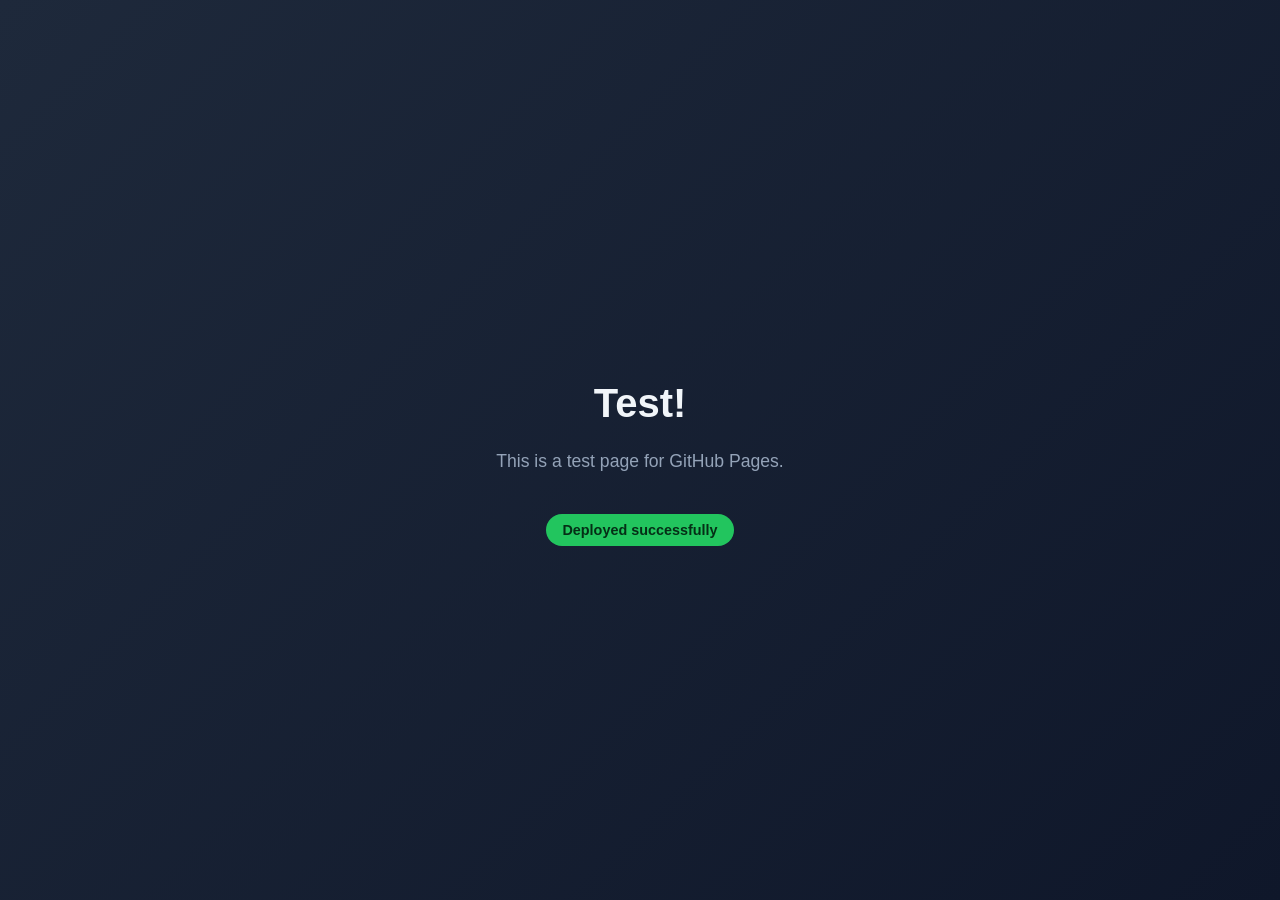
==== index.html @ e3d87c56 "test" ====
<!DOCTYPE html>
<html lang="en">
<head>
  <meta charset="UTF-8">
  <meta name="viewport" content="width=device-width, initial-scale=1.0">
  <title>My GitHub Pages Test</title>
  <style>
    body {
      font-family: -apple-system, BlinkMacSystemFont, "Segoe UI", Roboto, sans-serif;
      display: flex;
      flex-direction: column;
      align-items: center;
      justify-content: center;
      height: 100vh;
      margin: 0;
      background: linear-gradient(135deg, #1e293b, #0f172a);
      color: #f1f5f9;
      text-align: center;
    }
    h1 {
      font-size: 2.5rem;
      margin-bottom: 0.5rem;
    }
    p {
      color: #94a3b8;
      font-size: 1.1rem;
    }
    .badge {
      margin-top: 1.5rem;
      padding: 0.5rem 1rem;
      background: #22c55e;
      color: #052e16;
      border-radius: 999px;
      font-weight: 600;
      font-size: 0.9rem;
    }
  </style>
</head>
<body>
  <h1>Test!</h1>
  <p>This is a test page for GitHub Pages.</p>
  <div class="badge">Deployed successfully</div>
</body>
</html>
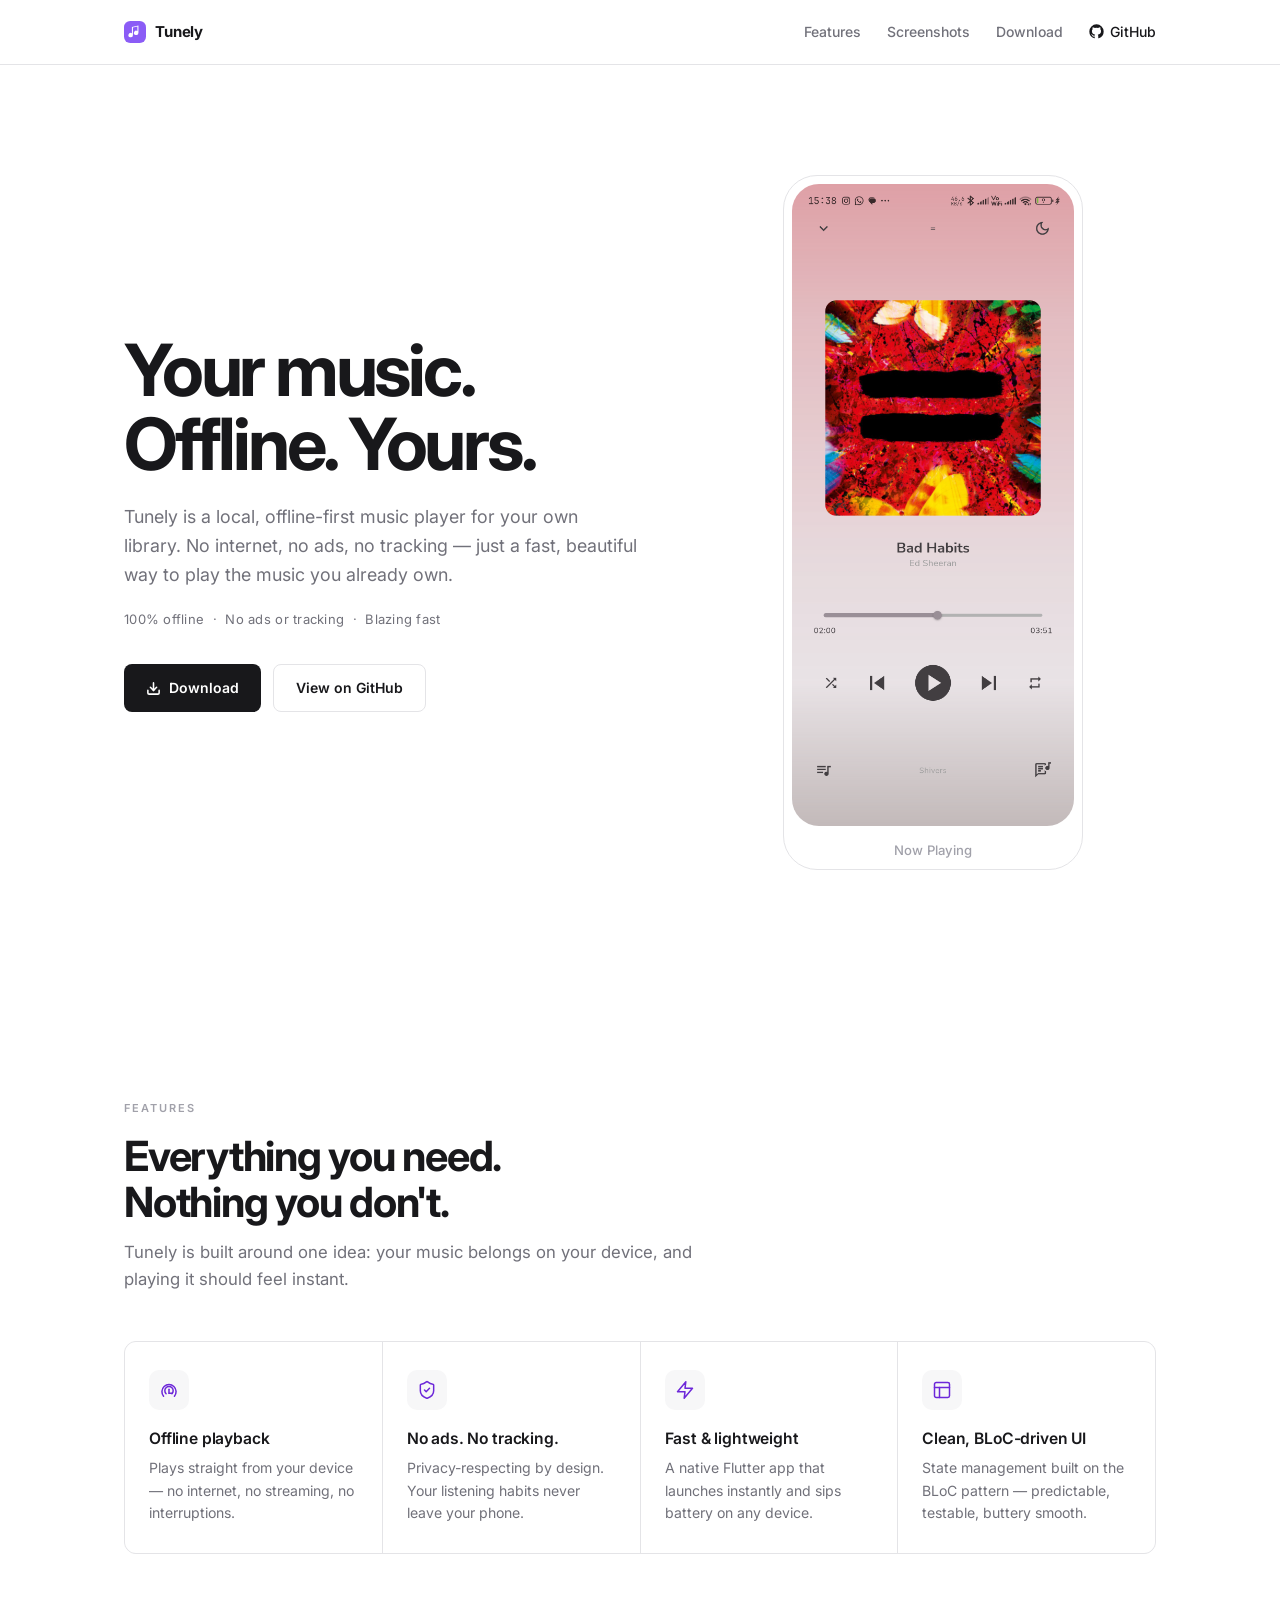
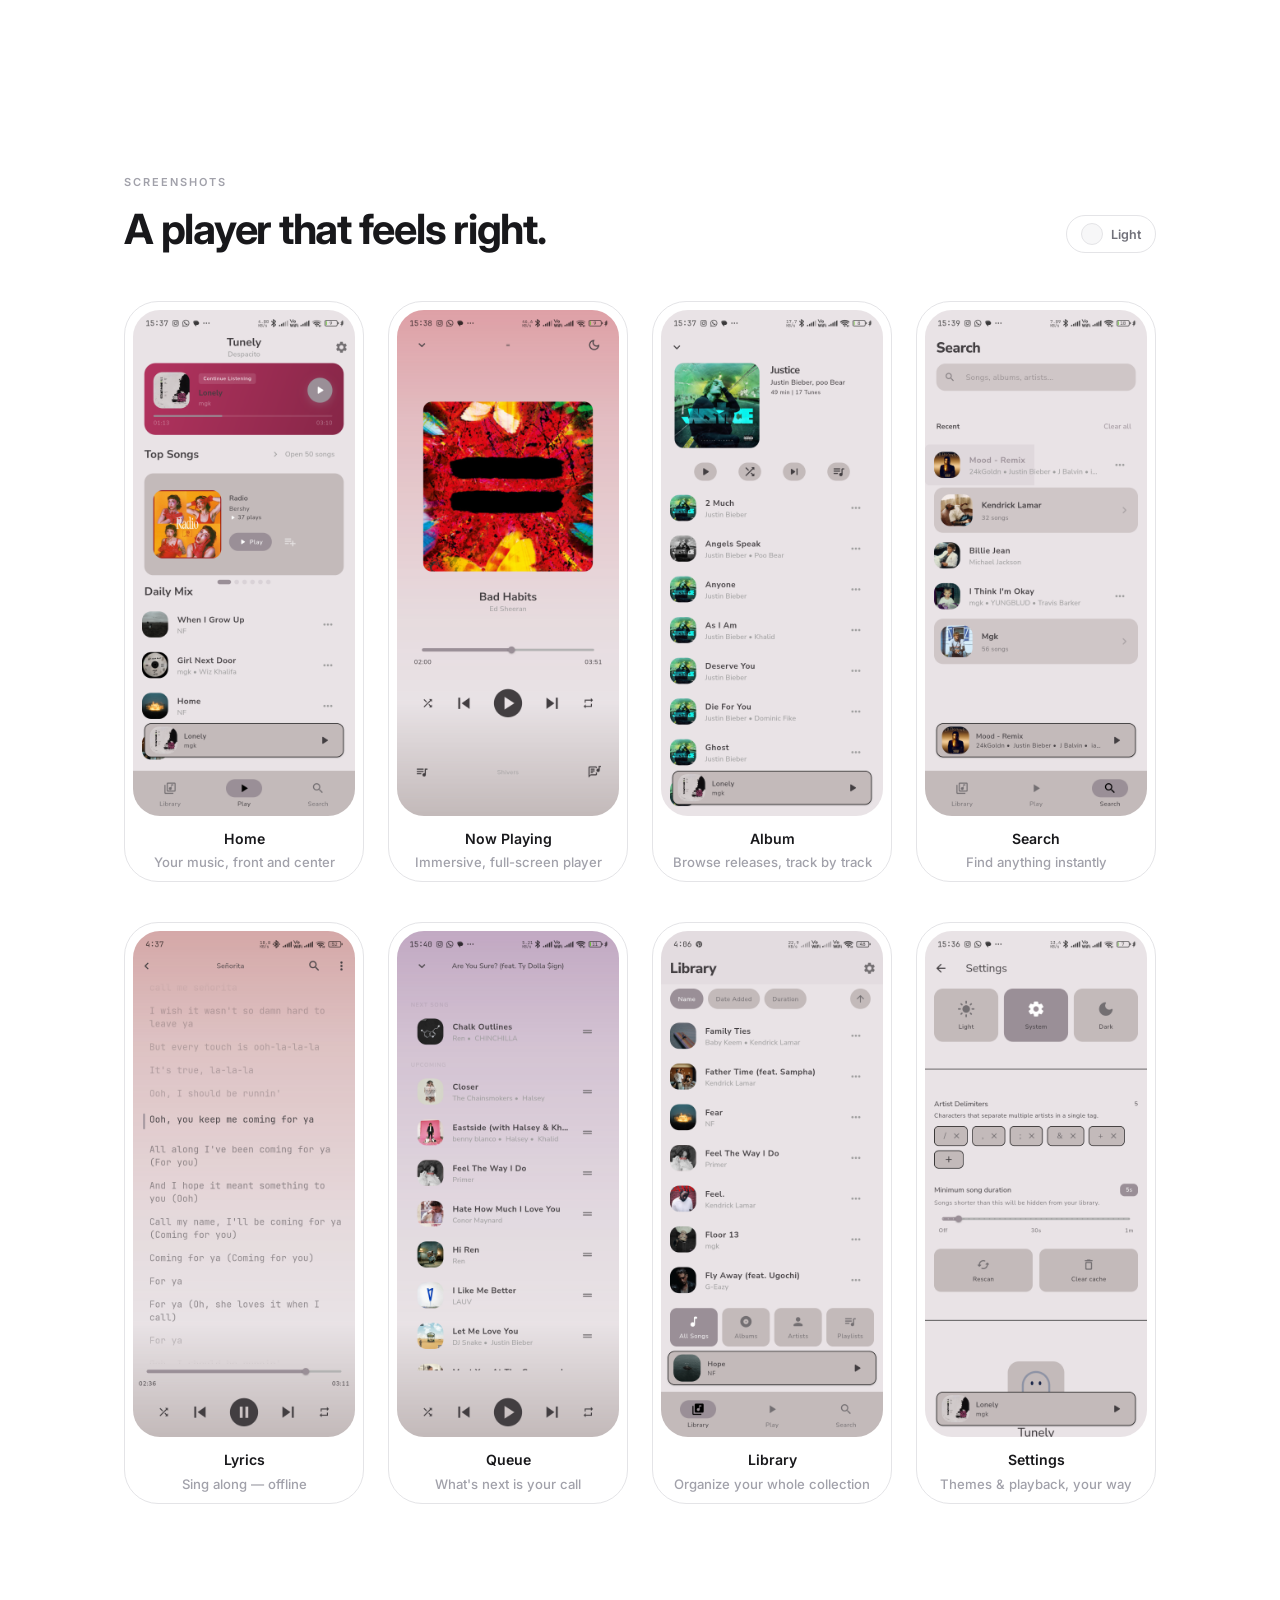
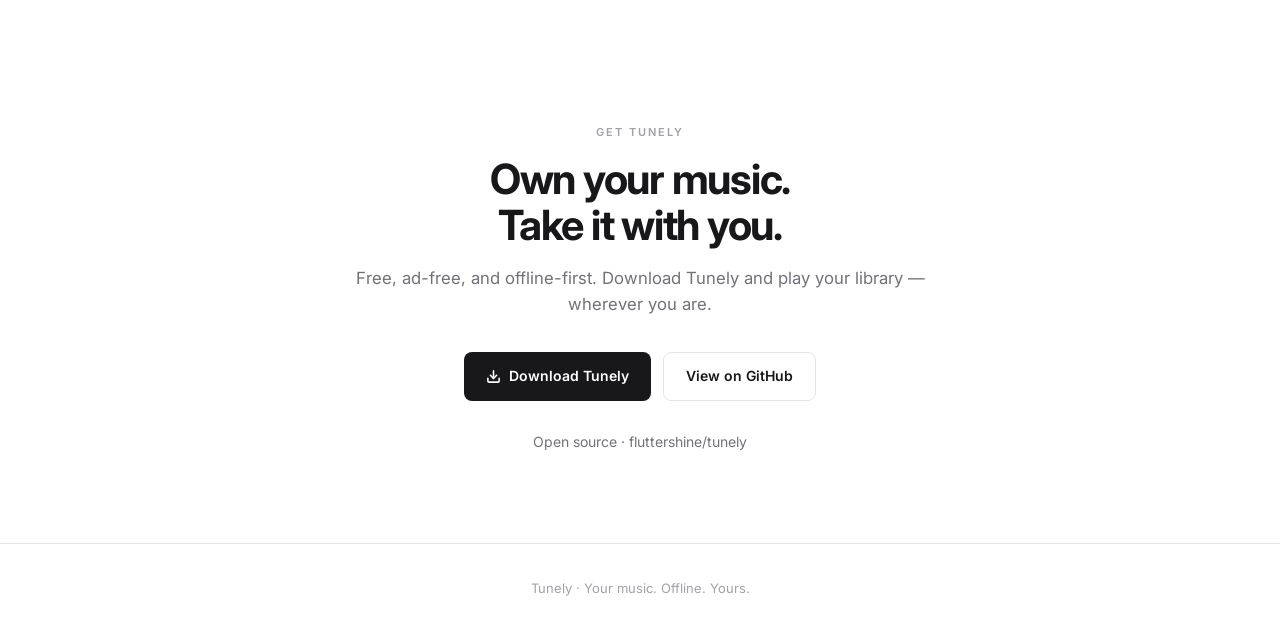
==== commit 67a23998: "trying out stuff" ====
--- a/index.html
+++ b/index.html
@@ -3,42 +3,211 @@
 <head>
   <meta charset="UTF-8">
   <meta name="viewport" content="width=device-width, initial-scale=1.0">
-  <title>My GitHub Pages Test</title>
-  <style>
-    body {
-      font-family: -apple-system, BlinkMacSystemFont, "Segoe UI", Roboto, sans-serif;
-      display: flex;
-      flex-direction: column;
-      align-items: center;
-      justify-content: center;
-      height: 100vh;
-      margin: 0;
-      background: linear-gradient(135deg, #1e293b, #0f172a);
-      color: #f1f5f9;
-      text-align: center;
-    }
-    h1 {
-      font-size: 2.5rem;
-      margin-bottom: 0.5rem;
-    }
-    p {
-      color: #94a3b8;
-      font-size: 1.1rem;
-    }
-    .badge {
-      margin-top: 1.5rem;
-      padding: 0.5rem 1rem;
-      background: #22c55e;
-      color: #052e16;
-      border-radius: 999px;
-      font-weight: 600;
-      font-size: 0.9rem;
-    }
-  </style>
+  <meta name="description" content="Tunely — a fast, offline-first music player for your own library. No internet. No ads. No tracking. Just your music.">
+  <title>Tunely — Your music. Offline. Yours.</title>
+  <link rel="icon" href="data:image/svg+xml,%3Csvg xmlns='http://www.w3.org/2000/svg' viewBox='0 0 32 32'%3E%3Crect width='32' height='32' rx='8' fill='%238b5cf6'/%3E%3Cpath d='M13 9.5v11a3.25 3.25 0 1 1-1.5-2.73V8.7L21 6.5v10.7a3.25 3.25 0 1 1-1.5-2.72V8.17z' fill='%23fff'/%3E%3C/svg%3E">
+  <link rel="preconnect" href="https://fonts.googleapis.com">
+  <link rel="preconnect" href="https://fonts.gstatic.com" crossorigin>
+  <link href="https://fonts.googleapis.com/css2?family=Inter:wght@400;500;600;700&display=swap" rel="stylesheet">
+  <link rel="stylesheet" href="assets/css/styles.css">
 </head>
 <body>
-  <h1>Test!</h1>
-  <p>This is a test page for GitHub Pages.</p>
-  <div class="badge">Deployed successfully</div>
+
+  <!-- header -->
+  <header class="site-header">
+    <div class="wrap header-inner">
+      <a class="logo" href="#top">
+        <svg width="22" height="22" viewBox="0 0 32 32" fill="none" aria-hidden="true">
+          <rect width="32" height="32" rx="9" fill="#8b5cf6"/>
+          <path d="M13 9.5v11a3.25 3.25 0 1 1-1.5-2.73V8.7L21 6.5v10.7a3.25 3.25 0 1 1-1.5-2.72V8.17z" fill="#fff"/>
+        </svg>
+        Tunely
+      </a>
+      <nav class="nav" aria-label="Primary">
+        <a href="#features">Features</a>
+        <a href="#screenshots">Screenshots</a>
+        <a href="#download">Download</a>
+        <a class="nav-github" href="https://github.com/yourname/tunely" target="_blank" rel="noopener">
+          <svg width="15" height="15" viewBox="0 0 24 24" fill="currentColor" aria-hidden="true"><path d="M12 .5A11.5 11.5 0 0 0 .5 12a11.5 11.5 0 0 0 7.86 10.92c.58.11.79-.25.79-.56v-2.17c-3.2.7-3.88-1.37-3.88-1.37-.52-1.33-1.28-1.69-1.28-1.69-1.04-.71.08-.7.08-.7 1.15.08 1.76 1.18 1.76 1.18 1.03 1.75 2.69 1.25 3.34.95.1-.74.4-1.25.72-1.53-2.55-.29-5.23-1.28-5.23-5.68 0-1.25.45-2.28 1.18-3.08-.12-.29-.51-1.46.11-3.05 0 0 .96-.31 3.15 1.18a10.9 10.9 0 0 1 5.74 0c2.19-1.49 3.15-1.18 3.15-1.18.62 1.59.23 2.76.11 3.05.73.8 1.18 1.83 1.18 3.08 0 4.41-2.69 5.38-5.25 5.66.41.36.78 1.06.78 2.14v3.17c0 .31.21.68.8.56A11.5 11.5 0 0 0 23.5 12 11.5 11.5 0 0 0 12 .5z"/></svg>
+          GitHub
+        </a>
+      </nav>
+    </div>
+  </header>
+
+  <!-- hero -->
+  <section id="top" class="hero">
+    <div class="wrap hero-grid">
+      <div class="hero-copy">
+        <h1>Your music.<br>Offline. Yours.</h1>
+        <p class="lead">Tunely is a local, offline-first music player for your own library. No internet, no ads, no tracking — just a fast, beautiful way to play the music you already own.</p>
+        <p class="hero-meta">100% offline&nbsp;&nbsp;·&nbsp;&nbsp;No ads or tracking&nbsp;&nbsp;·&nbsp;&nbsp;Blazing fast</p>
+        <div class="btn-row">
+          <a class="btn btn-primary" href="#download">
+            <svg width="15" height="15" viewBox="0 0 24 24" fill="none" stroke="currentColor" stroke-width="2.5" stroke-linecap="round" stroke-linejoin="round"><path d="M21 15v4a2 2 0 0 1-2 2H5a2 2 0 0 1-2-2v-4"/><path d="m7 10 5 5 5-5"/><path d="M12 15V3"/></svg>
+            Download
+          </a>
+          <a class="btn btn-ghost" href="https://github.com/yourname/tunely" target="_blank" rel="noopener">View on GitHub</a>
+        </div>
+      </div>
+
+      <div class="hero-phone">
+        <figure class="phone-frame">
+          <div class="phone-screen">
+            <img src="screenshots/player.png" alt="Tunely Now Playing screen" width="1080" height="2460">
+          </div>
+          <figcaption class="phone-caption">Now Playing</figcaption>
+        </figure>
+      </div>
+    </div>
+  </section>
+
+  <!-- features -->
+  <section id="features">
+    <div class="wrap">
+      <div class="features-head">
+        <span class="overline">Features</span>
+        <h2>Everything you need.<br>Nothing you don't.</h2>
+        <p class="lead">Tunely is built around one idea: your music belongs on your device, and playing it should feel instant.</p>
+      </div>
+      <div class="features-grid">
+        <article class="feature">
+          <div class="icon">
+            <svg width="20" height="20" viewBox="0 0 24 24" fill="none" stroke="currentColor" stroke-width="1.8" stroke-linecap="round" stroke-linejoin="round"><path d="M8.5 16.5a5 5 0 1 1 7 0"/><path d="M5.5 19.5a8.5 8.5 0 1 1 13 0"/><line x1="12" y1="11" x2="12" y2="16"/><line x1="12" y1="16" x2="16" y2="16"/></svg>
+          </div>
+          <h3>Offline playback</h3>
+          <p>Plays straight from your device — no internet, no streaming, no interruptions.</p>
+        </article>
+        <article class="feature">
+          <div class="icon">
+            <svg width="20" height="20" viewBox="0 0 24 24" fill="none" stroke="currentColor" stroke-width="1.8" stroke-linecap="round" stroke-linejoin="round"><path d="M20 13c0 5-3.5 7.5-7.66 8.95a1 1 0 0 1-.67-.01C7.5 20.5 4 18 4 13V6a1 1 0 0 1 1-1c2 0 4.5-1.2 6.24-2.72a1.17 1.17 0 0 1 1.52 0C14.51 3.81 17 5 19 5a1 1 0 0 1 1 1z"/><path d="m9 12 2 2 4-4"/></svg>
+          </div>
+          <h3>No ads. No tracking.</h3>
+          <p>Privacy-respecting by design. Your listening habits never leave your phone.</p>
+        </article>
+        <article class="feature">
+          <div class="icon">
+            <svg width="20" height="20" viewBox="0 0 24 24" fill="none" stroke="currentColor" stroke-width="1.8" stroke-linecap="round" stroke-linejoin="round"><path d="M13 2 3 14h9l-1 8 10-12h-9l1-8z"/></svg>
+          </div>
+          <h3>Fast &amp; lightweight</h3>
+          <p>A native Flutter app that launches instantly and sips battery on any device.</p>
+        </article>
+        <article class="feature">
+          <div class="icon">
+            <svg width="20" height="20" viewBox="0 0 24 24" fill="none" stroke="currentColor" stroke-width="1.8" stroke-linecap="round" stroke-linejoin="round"><rect x="3" y="3" width="18" height="18" rx="2"/><path d="M3 9h18"/><path d="M9 21V9"/></svg>
+          </div>
+          <h3>Clean, BLoC-driven UI</h3>
+          <p>State management built on the BLoC pattern — predictable, testable, buttery smooth.</p>
+        </article>
+      </div>
+    </div>
+  </section>
+
+  <!-- screenshots -->
+  <section id="screenshots">
+    <div class="wrap">
+      <div class="shots-head">
+        <div>
+          <span class="overline">Screenshots</span>
+          <h2>A player that feels right.</h2>
+        </div>
+        <button class="theme-toggle" id="themeToggle" data-theme="light" aria-pressed="false" type="button">
+          <span class="dot-switch" aria-hidden="true"></span>
+          <span id="themeLabel">Light</span>
+        </button>
+      </div>
+      <div class="shots-grid">
+        <figure class="phone">
+          <div class="phone-frame">
+            <div class="phone-screen">
+              <img data-light="screenshots/home.png" data-dark="screenshots/home_dark.png" src="screenshots/home.png" alt="Tunely Home screen" loading="lazy" width="1080" height="2460">
+            </div>
+            <figcaption class="phone-caption"><b>Home</b>Your music, front and center</figcaption>
+          </div>
+        </figure>
+        <figure class="phone">
+          <div class="phone-frame">
+            <div class="phone-screen">
+              <img data-light="screenshots/player.png" data-dark="screenshots/player_dark.png" src="screenshots/player.png" alt="Tunely Now Playing screen" loading="lazy" width="1080" height="2460">
+            </div>
+            <figcaption class="phone-caption"><b>Now Playing</b>Immersive, full-screen player</figcaption>
+          </div>
+        </figure>
+        <figure class="phone">
+          <div class="phone-frame">
+            <div class="phone-screen">
+              <img data-light="screenshots/album.png" data-dark="screenshots/album_dark.png" src="screenshots/album.png" alt="Tunely Album view" loading="lazy" width="1080" height="2460">
+            </div>
+            <figcaption class="phone-caption"><b>Album</b>Browse releases, track by track</figcaption>
+          </div>
+        </figure>
+        <figure class="phone">
+          <div class="phone-frame">
+            <div class="phone-screen">
+              <img data-light="screenshots/search.png" data-dark="screenshots/search_dark.png" src="screenshots/search.png" alt="Tunely Search screen" loading="lazy" width="1080" height="2460">
+            </div>
+            <figcaption class="phone-caption"><b>Search</b>Find anything instantly</figcaption>
+          </div>
+        </figure>
+        <figure class="phone">
+          <div class="phone-frame">
+            <div class="phone-screen">
+              <img data-light="screenshots/lyrics.png" data-dark="screenshots/lyrics_dark.png" src="screenshots/lyrics.png" alt="Tunely Lyrics screen" loading="lazy" width="1080" height="2460">
+            </div>
+            <figcaption class="phone-caption"><b>Lyrics</b>Sing along — offline</figcaption>
+          </div>
+        </figure>
+        <figure class="phone">
+          <div class="phone-frame">
+            <div class="phone-screen">
+              <img data-light="screenshots/queue.png" data-dark="screenshots/queue_dark.png" src="screenshots/queue.png" alt="Tunely Queue screen" loading="lazy" width="1080" height="2460">
+            </div>
+            <figcaption class="phone-caption"><b>Queue</b>What's next is your call</figcaption>
+          </div>
+        </figure>
+        <figure class="phone">
+          <div class="phone-frame">
+            <div class="phone-screen">
+              <img data-light="screenshots/library.png" data-dark="screenshots/library_dark.png" src="screenshots/library.png" alt="Tunely Library screen" loading="lazy" width="1080" height="2460">
+            </div>
+            <figcaption class="phone-caption"><b>Library</b>Organize your whole collection</figcaption>
+          </div>
+        </figure>
+        <figure class="phone">
+          <div class="phone-frame">
+            <div class="phone-screen">
+              <img data-light="screenshots/settings.png" data-dark="screenshots/settings_dark.png" src="screenshots/settings.png" alt="Tunely Settings screen" loading="lazy" width="1080" height="2460">
+            </div>
+            <figcaption class="phone-caption"><b>Settings</b>Themes &amp; playback, your way</figcaption>
+          </div>
+        </figure>
+      </div>
+    </div>
+  </section>
+
+  <!-- download -->
+  <section id="download">
+    <div class="wrap">
+      <span class="overline">Get Tunely</span>
+      <h2>Own your music.<br>Take it with you.</h2>
+      <p class="lead">Free, ad-free, and offline-first. Download Tunely and play your library — wherever you are.</p>
+      <div class="btn-row">
+        <a class="btn btn-primary" href="#">
+          <svg width="15" height="15" viewBox="0 0 24 24" fill="none" stroke="currentColor" stroke-width="2.5" stroke-linecap="round" stroke-linejoin="round"><path d="M21 15v4a2 2 0 0 1-2 2H5a2 2 0 0 1-2-2v-4"/><path d="m7 10 5 5 5-5"/><path d="M12 15V3"/></svg>
+          Download Tunely
+        </a>
+        <a class="btn btn-ghost" href="https://github.com/yourname/tunely" target="_blank" rel="noopener">View on GitHub</a>
+      </div>
+      <p class="github-link">
+        <a href="https://github.com/yourname/tunely" target="_blank" rel="noopener">Open source · fluttershine/tunely</a>
+      </p>
+    </div>
+  </section>
+
+  <footer>
+    Tunely · Your music. Offline. Yours.
+  </footer>
+
+  <script src="assets/js/main.js" defer></script>
 </body>
-</html>+</html>
--- a/assets/css/styles.css
+++ b/assets/css/styles.css
@@ -0,0 +1,289 @@
+:root {
+  --bg: #ffffff;
+  --bg-soft: #f7f7f8;
+  --text: #18181b;
+  --muted: #71717a;
+  --faint: #a1a1aa;
+  --border: #e4e4e7;
+  --accent: #6d28d9;
+  --radius: 12px;
+  --font: "Inter", -apple-system, BlinkMacSystemFont, "Segoe UI", Roboto, sans-serif;
+}
+
+* { margin: 0; padding: 0; box-sizing: border-box; }
+
+html { scroll-behavior: smooth; }
+@media (prefers-reduced-motion: reduce) {
+  html { scroll-behavior: auto; }
+  *, *::before, *::after { animation-duration: .01ms !important; transition-duration: .01ms !important; }
+}
+
+body {
+  font-family: var(--font);
+  background: var(--bg);
+  color: var(--text);
+  line-height: 1.6;
+  -webkit-font-smoothing: antialiased;
+}
+
+::selection { background: rgba(109, 40, 217, .15); }
+
+/* ---------- layout ---------- */
+.wrap { max-width: 1080px; margin: 0 auto; padding: 0 24px; }
+section { padding: 110px 0; scroll-margin-top: 72px; }
+
+.overline {
+  display: block;
+  font-size: 11px;
+  font-weight: 600;
+  letter-spacing: .18em;
+  text-transform: uppercase;
+  color: var(--faint);
+  margin-bottom: 16px;
+}
+h1, h2 { letter-spacing: -.03em; line-height: 1.1; }
+h2 { font-size: clamp(1.8rem, 3.5vw, 2.6rem); font-weight: 700; }
+.lead { color: var(--muted); font-size: 1.05rem; max-width: 56ch; }
+
+/* ---------- header ---------- */
+.site-header {
+  position: sticky;
+  top: 0;
+  z-index: 50;
+  background: rgba(255, 255, 255, .85);
+  backdrop-filter: blur(10px);
+  border-bottom: 1px solid var(--border);
+}
+.header-inner {
+  display: flex;
+  align-items: center;
+  justify-content: space-between;
+  gap: 20px;
+  height: 64px;
+}
+.logo {
+  display: inline-flex;
+  align-items: center;
+  gap: 9px;
+  font-size: 15px;
+  font-weight: 700;
+  letter-spacing: -.01em;
+  color: var(--text);
+  text-decoration: none;
+}
+.logo svg { flex: none; }
+.nav { display: flex; align-items: center; gap: 26px; }
+.nav a {
+  color: var(--muted);
+  text-decoration: none;
+  font-size: 14px;
+  font-weight: 500;
+  transition: color .15s ease;
+}
+.nav a:hover { color: var(--text); }
+.nav .nav-github {
+  display: inline-flex;
+  align-items: center;
+  gap: 6px;
+  color: var(--text);
+}
+
+/* ---------- hero ---------- */
+.hero { padding-top: 110px; padding-bottom: 120px; }
+.hero-grid {
+  display: grid;
+  grid-template-columns: 1.15fr 1fr;
+  gap: 72px;
+  align-items: center;
+}
+.hero h1 {
+  font-size: clamp(2.7rem, 6vw, 4.5rem);
+  font-weight: 700;
+  letter-spacing: -.045em;
+  line-height: 1.03;
+  margin-bottom: 22px;
+}
+.hero .lead { margin-bottom: 20px; font-size: 1.12rem; }
+.hero-meta {
+  color: var(--muted);
+  font-size: 13px;
+  letter-spacing: .02em;
+  margin-bottom: 34px;
+}
+
+.btn-row { display: flex; flex-wrap: wrap; gap: 12px; }
+.btn {
+  display: inline-flex;
+  align-items: center;
+  gap: 8px;
+  font-weight: 600;
+  font-size: 14px;
+  padding: 12px 22px;
+  border-radius: 8px;
+  text-decoration: none;
+  transition: background .15s ease, border-color .15s ease, color .15s ease;
+}
+.btn-primary { background: var(--text); color: #fff; }
+.btn-primary:hover { background: #000; }
+.btn-ghost {
+  background: var(--bg);
+  color: var(--text);
+  border: 1px solid var(--border);
+}
+.btn-ghost:hover { border-color: var(--faint); }
+.btn svg { flex: none; }
+
+.hero-phone { display: flex; justify-content: center; }
+
+/* ---------- phone mockup ---------- */
+.phone-frame {
+  width: min(300px, 74vw);
+  padding: 8px;
+  border-radius: 34px;
+  background: var(--bg);
+  border: 1px solid var(--border);
+}
+.phone-screen {
+  position: relative;
+  aspect-ratio: 1080 / 2460;
+  border-radius: 27px;
+  overflow: hidden;
+  background: #f2f2f3;
+}
+.phone-screen img { display: block; width: 100%; height: 100%; object-fit: cover; }
+.phone-caption {
+  margin-top: 14px;
+  text-align: center;
+  color: var(--faint);
+  font-size: .82rem;
+  font-weight: 500;
+}
+
+/* ---------- features ---------- */
+.features-head { max-width: 620px; margin-bottom: 48px; }
+.features-head h2 { margin-bottom: 14px; }
+.features-grid {
+  display: grid;
+  grid-template-columns: repeat(4, 1fr);
+  gap: 1px;
+  background: var(--border);
+  border: 1px solid var(--border);
+  border-radius: var(--radius);
+  overflow: hidden;
+}
+.feature {
+  background: var(--bg);
+  padding: 28px 24px;
+}
+.feature .icon {
+  width: 40px;
+  height: 40px;
+  border-radius: 10px;
+  display: grid;
+  place-items: center;
+  margin-bottom: 16px;
+  background: var(--bg-soft);
+  color: var(--accent);
+}
+.feature h3 { font-size: .98rem; font-weight: 600; letter-spacing: -.01em; margin-bottom: 6px; }
+.feature p { font-size: .88rem; color: var(--muted); }
+
+/* ---------- screenshots ---------- */
+.shots-head {
+  display: flex;
+  align-items: flex-end;
+  justify-content: space-between;
+  gap: 20px;
+  margin-bottom: 48px;
+  flex-wrap: wrap;
+}
+.theme-toggle {
+  display: inline-flex;
+  align-items: center;
+  gap: 8px;
+  background: var(--bg);
+  border: 1px solid var(--border);
+  color: var(--muted);
+  font-family: var(--font);
+  font-size: 12.5px;
+  font-weight: 600;
+  padding: 7px 14px;
+  border-radius: 999px;
+  cursor: pointer;
+  transition: color .15s ease, border-color .15s ease;
+}
+.theme-toggle:hover { color: var(--text); border-color: var(--faint); }
+.theme-toggle .dot-switch {
+  width: 22px;
+  height: 22px;
+  border-radius: 50%;
+  background: var(--bg-soft);
+  border: 1px solid var(--border);
+  position: relative;
+  transition: background .15s ease;
+}
+.theme-toggle .dot-switch::after {
+  content: "";
+  position: absolute;
+  top: 50%;
+  left: 50%;
+  transform: translate(-50%, -50%);
+  width: 8px;
+  height: 8px;
+  border-radius: 50%;
+  background: transparent;
+  transition: background .15s ease;
+}
+.theme-toggle[data-theme="dark"] .dot-switch { background: var(--text); }
+.theme-toggle[data-theme="dark"] .dot-switch::after { background: #fff; }
+
+.shots-grid {
+  display: grid;
+  grid-template-columns: repeat(4, 1fr);
+  gap: 40px 24px;
+}
+.shots-grid .phone-frame { width: 100%; }
+.shots-grid .phone-caption { margin-top: 12px; }
+.shots-grid .phone-caption b { display: block; color: var(--text); font-size: .88rem; font-weight: 600; margin-bottom: 2px; }
+
+/* ---------- download / footer ---------- */
+#download {
+  text-align: center;
+  padding-bottom: 90px;
+}
+#download .overline, #download .lead { margin-left: auto; margin-right: auto; }
+#download h2 { margin-bottom: 16px; }
+#download .lead { margin-bottom: 34px; }
+#download .btn-row { justify-content: center; }
+.github-link { margin-top: 30px; font-size: 14px; }
+.github-link a { color: var(--muted); text-decoration: none; }
+.github-link a:hover { color: var(--text); }
+
+footer {
+  text-align: center;
+  padding: 34px 24px 44px;
+  color: var(--faint);
+  font-size: 13px;
+  border-top: 1px solid var(--border);
+}
+
+/* ---------- responsive ---------- */
+@media (max-width: 1024px) {
+  .features-grid { grid-template-columns: repeat(2, 1fr); }
+  .shots-grid { grid-template-columns: repeat(3, 1fr); }
+}
+@media (max-width: 860px) {
+  .hero-grid { grid-template-columns: 1fr; gap: 56px; text-align: center; }
+  .hero .lead, .hero-meta { margin-left: auto; margin-right: auto; }
+  .btn-row { justify-content: center; }
+  .hero-phone { margin-top: 10px; }
+  .hero { padding-top: 80px; }
+  .nav { gap: 18px; }
+}
+@media (max-width: 640px) {
+  section { padding: 84px 0; }
+  .features-grid { grid-template-columns: 1fr; }
+  .shots-grid { grid-template-columns: repeat(2, 1fr); gap: 30px 14px; }
+  .nav-github span { display: none; }
+  .nav { gap: 16px; }
+}
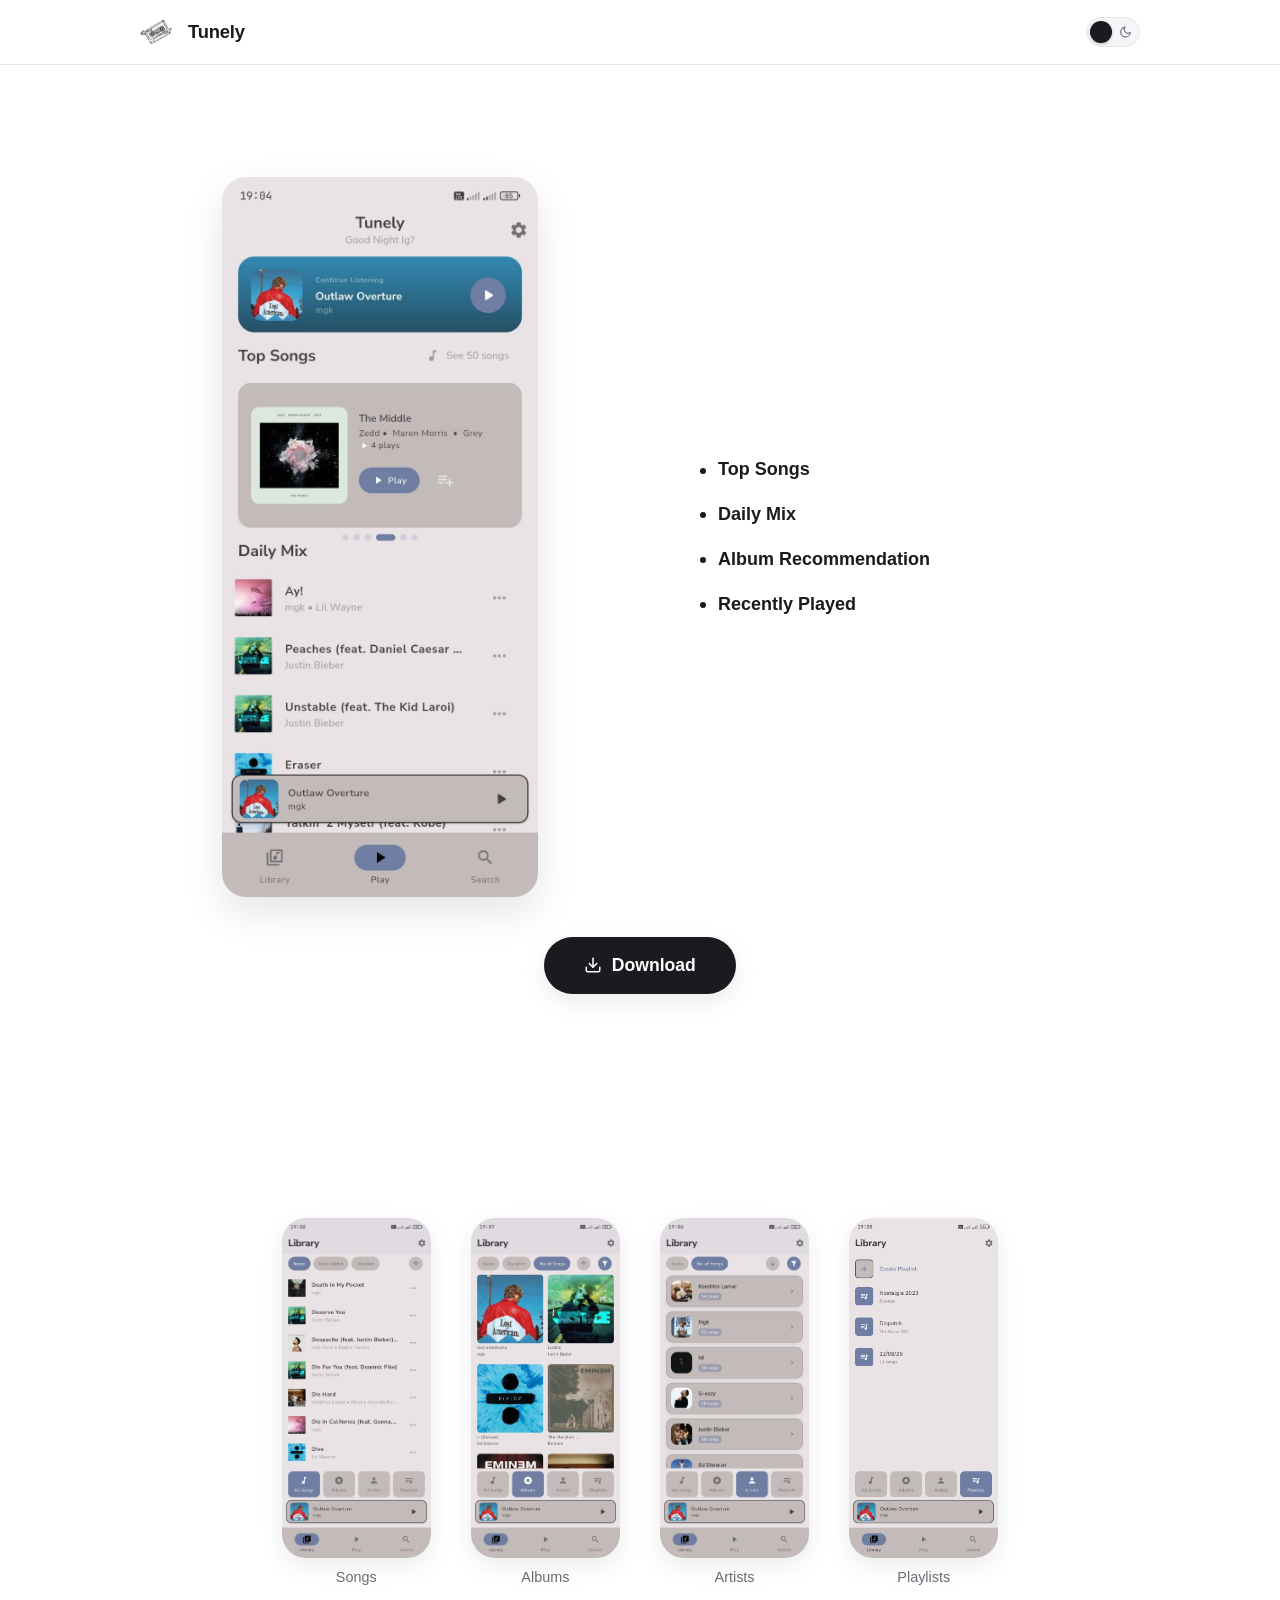
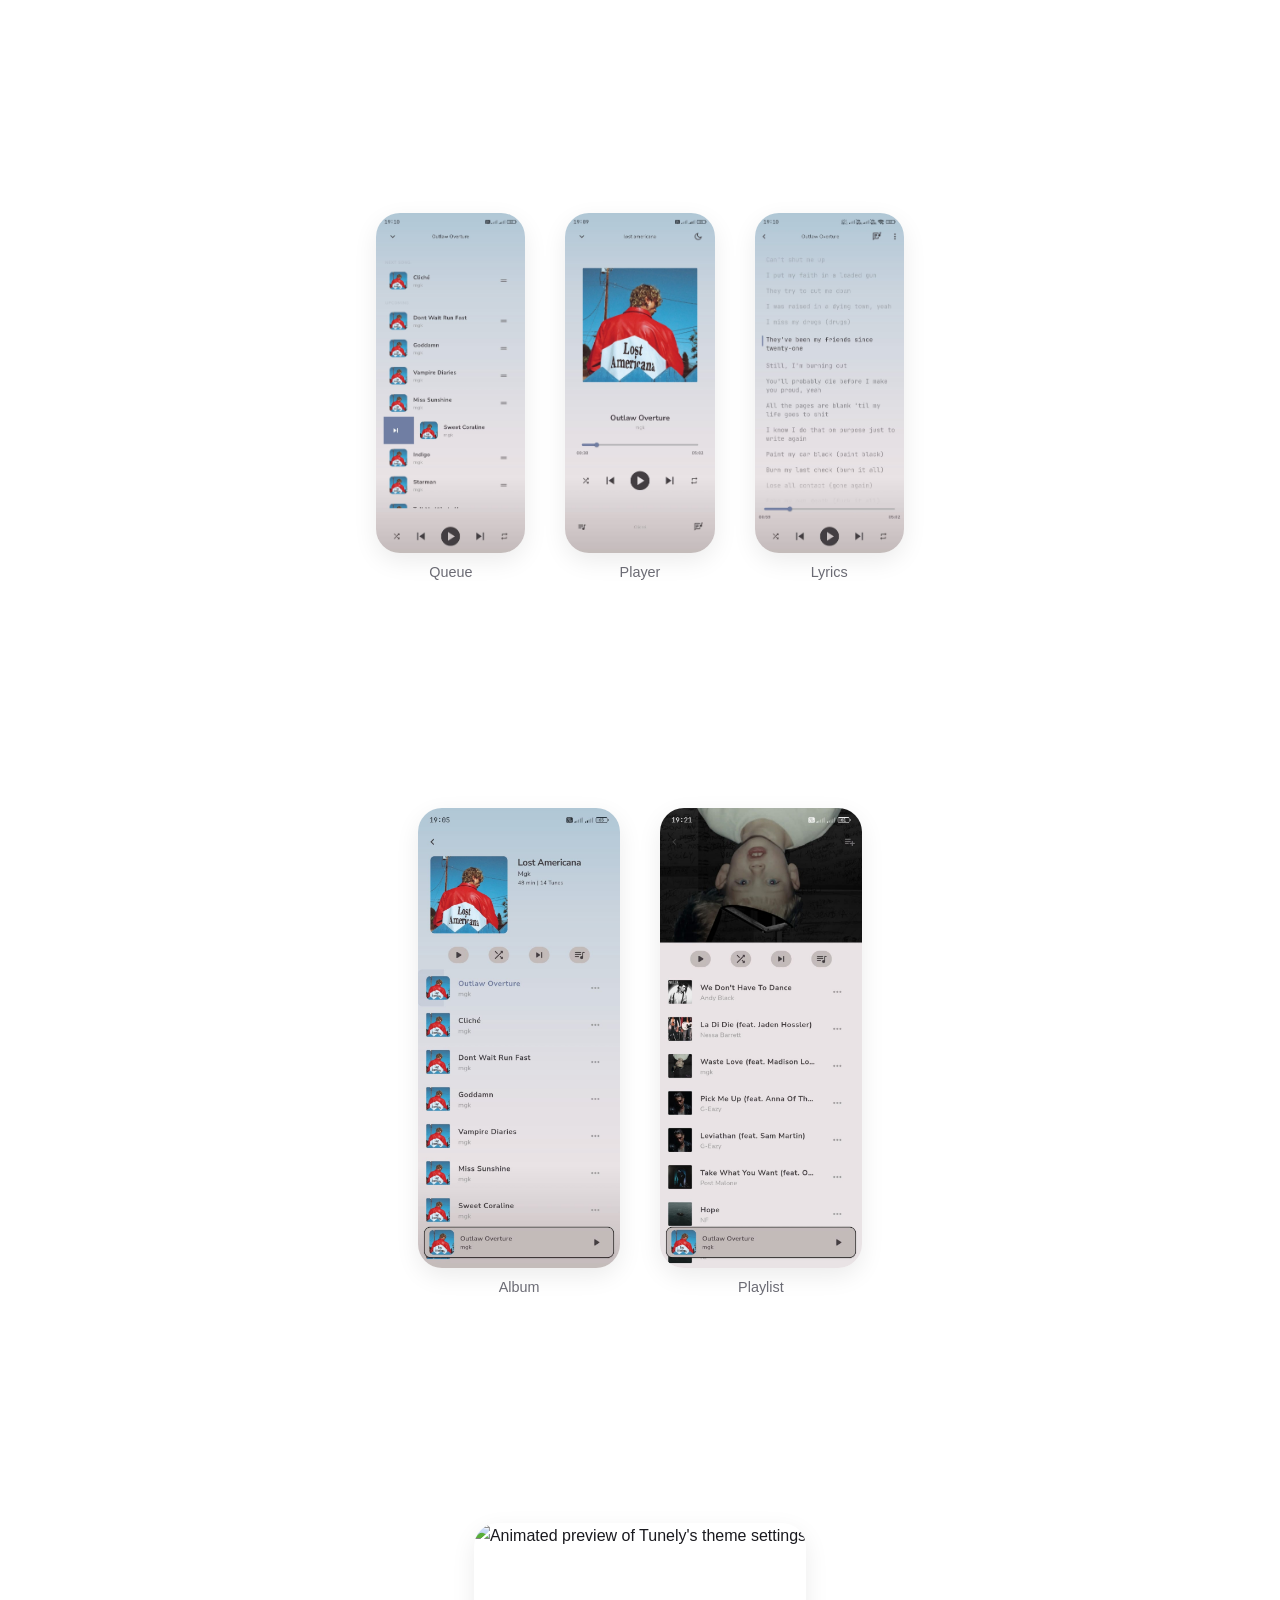
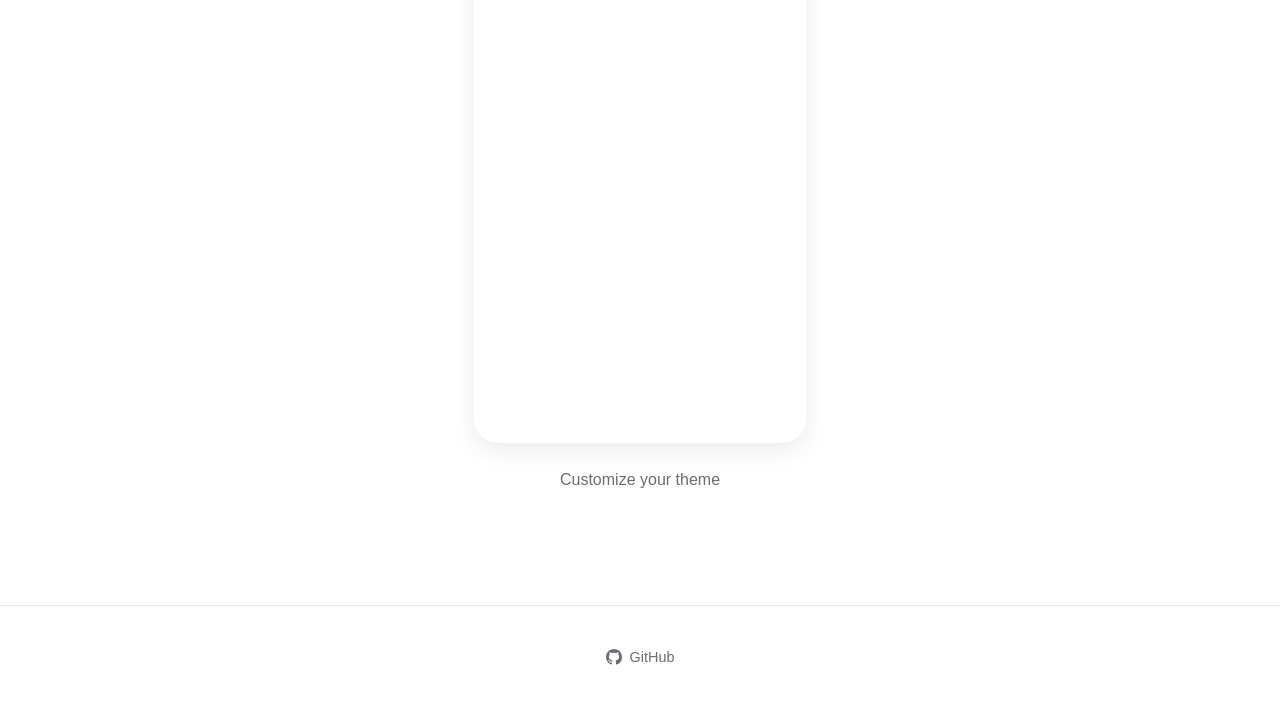
==== commit 67a2805b: "new" ====
--- a/index.html
+++ b/index.html
@@ -3,211 +3,226 @@
 <head>
   <meta charset="UTF-8">
   <meta name="viewport" content="width=device-width, initial-scale=1.0">
-  <meta name="description" content="Tunely — a fast, offline-first music player for your own library. No internet. No ads. No tracking. Just your music.">
-  <title>Tunely — Your music. Offline. Yours.</title>
-  <link rel="icon" href="data:image/svg+xml,%3Csvg xmlns='http://www.w3.org/2000/svg' viewBox='0 0 32 32'%3E%3Crect width='32' height='32' rx='8' fill='%238b5cf6'/%3E%3Cpath d='M13 9.5v11a3.25 3.25 0 1 1-1.5-2.73V8.7L21 6.5v10.7a3.25 3.25 0 1 1-1.5-2.72V8.17z' fill='%23fff'/%3E%3C/svg%3E">
-  <link rel="preconnect" href="https://fonts.googleapis.com">
-  <link rel="preconnect" href="https://fonts.gstatic.com" crossorigin>
-  <link href="https://fonts.googleapis.com/css2?family=Inter:wght@400;500;600;700&display=swap" rel="stylesheet">
-  <link rel="stylesheet" href="assets/css/styles.css">
+  <title>Tunely — Offline music player</title>
+  <meta name="description" content="Tunely, an offline-first Flutter music player.">
+
+  <link rel="icon" type="image/png" href="screenshots/icon.png">
+
+  <link rel="stylesheet" href="css/variables.css">
+  <link rel="stylesheet" href="css/base.css">
+  <link rel="stylesheet" href="css/sections.css">
+
+  <!-- Loaded before first paint so the theme never flashes -->
+  <script src="js/theme-toggle.js"></script>
 </head>
 <body>
 
-  <!-- header -->
-  <header class="site-header">
-    <div class="wrap header-inner">
-      <a class="logo" href="#top">
-        <svg width="22" height="22" viewBox="0 0 32 32" fill="none" aria-hidden="true">
-          <rect width="32" height="32" rx="9" fill="#8b5cf6"/>
-          <path d="M13 9.5v11a3.25 3.25 0 1 1-1.5-2.73V8.7L21 6.5v10.7a3.25 3.25 0 1 1-1.5-2.72V8.17z" fill="#fff"/>
-        </svg>
-        Tunely
+  <!-- ============================================================
+       Top bar — brand (left) + theme toggle (right)
+       ============================================================ -->
+  <header class="topbar">
+    <div class="container topbar__inner">
+      <a class="topbar__brand" href="#home-showcase">
+        <img class="topbar__logo" src="screenshots/icon.png" alt="" width="32" height="32">
+        <span>Tunely</span>
       </a>
-      <nav class="nav" aria-label="Primary">
-        <a href="#features">Features</a>
-        <a href="#screenshots">Screenshots</a>
-        <a href="#download">Download</a>
-        <a class="nav-github" href="https://github.com/yourname/tunely" target="_blank" rel="noopener">
-          <svg width="15" height="15" viewBox="0 0 24 24" fill="currentColor" aria-hidden="true"><path d="M12 .5A11.5 11.5 0 0 0 .5 12a11.5 11.5 0 0 0 7.86 10.92c.58.11.79-.25.79-.56v-2.17c-3.2.7-3.88-1.37-3.88-1.37-.52-1.33-1.28-1.69-1.28-1.69-1.04-.71.08-.7.08-.7 1.15.08 1.76 1.18 1.76 1.18 1.03 1.75 2.69 1.25 3.34.95.1-.74.4-1.25.72-1.53-2.55-.29-5.23-1.28-5.23-5.68 0-1.25.45-2.28 1.18-3.08-.12-.29-.51-1.46.11-3.05 0 0 .96-.31 3.15 1.18a10.9 10.9 0 0 1 5.74 0c2.19-1.49 3.15-1.18 3.15-1.18.62 1.59.23 2.76.11 3.05.73.8 1.18 1.83 1.18 3.08 0 4.41-2.69 5.38-5.25 5.66.41.36.78 1.06.78 2.14v3.17c0 .31.21.68.8.56A11.5 11.5 0 0 0 23.5 12 11.5 11.5 0 0 0 12 .5z"/></svg>
-          GitHub
-        </a>
-      </nav>
+
+      <button
+        id="theme-toggle"
+        class="theme-toggle"
+        type="button"
+        role="switch"
+        aria-checked="false"
+        aria-label="Toggle dark mode"
+      >
+        <span class="theme-toggle__icon theme-toggle__icon--sun" aria-hidden="true">
+          <svg viewBox="0 0 24 24" width="13" height="13" fill="none" stroke="currentColor"
+               stroke-width="2" stroke-linecap="round">
+            <circle cx="12" cy="12" r="4"></circle>
+            <path d="M12 2v2M12 20v2M4.93 4.93l1.41 1.41M17.66 17.66l1.41 1.41M2 12h2M20 12h2M4.93 19.07l1.41-1.41M17.66 6.34l1.41-1.41"></path>
+          </svg>
+        </span>
+        <span class="theme-toggle__icon theme-toggle__icon--moon" aria-hidden="true">
+          <svg viewBox="0 0 24 24" width="13" height="13" fill="none" stroke="currentColor"
+               stroke-width="2" stroke-linecap="round" stroke-linejoin="round">
+            <path d="M21 12.79A9 9 0 1 1 11.21 3 7 7 0 0 0 21 12.79z"></path>
+          </svg>
+        </span>
+        <span class="theme-toggle__thumb" aria-hidden="true"></span>
+      </button>
     </div>
   </header>
 
-  <!-- hero -->
-  <section id="top" class="hero">
-    <div class="wrap hero-grid">
-      <div class="hero-copy">
-        <h1>Your music.<br>Offline. Yours.</h1>
-        <p class="lead">Tunely is a local, offline-first music player for your own library. No internet, no ads, no tracking — just a fast, beautiful way to play the music you already own.</p>
-        <p class="hero-meta">100% offline&nbsp;&nbsp;·&nbsp;&nbsp;No ads or tracking&nbsp;&nbsp;·&nbsp;&nbsp;Blazing fast</p>
-        <div class="btn-row">
-          <a class="btn btn-primary" href="#download">
-            <svg width="15" height="15" viewBox="0 0 24 24" fill="none" stroke="currentColor" stroke-width="2.5" stroke-linecap="round" stroke-linejoin="round"><path d="M21 15v4a2 2 0 0 1-2 2H5a2 2 0 0 1-2-2v-4"/><path d="m7 10 5 5 5-5"/><path d="M12 15V3"/></svg>
-            Download
-          </a>
-          <a class="btn btn-ghost" href="https://github.com/yourname/tunely" target="_blank" rel="noopener">View on GitHub</a>
-        </div>
-      </div>
-
-      <div class="hero-phone">
-        <figure class="phone-frame">
-          <div class="phone-screen">
-            <img src="screenshots/player.png" alt="Tunely Now Playing screen" width="1080" height="2460">
-          </div>
-          <figcaption class="phone-caption">Now Playing</figcaption>
-        </figure>
-      </div>
+  <main>
+
+    <!-- ============================================================
+         Section 1 — Home showcase: screenshot + feature list
+         ============================================================ -->
+    <section class="section" id="home-showcase">
+      <div class="container showcase__grid">
+        <figure class="showcase__media">
+          <img
+            class="showcase__screenshot"
+            src="screenshots/home_light.png"
+            data-light="screenshots/home_light.png"
+            data-dark="screenshots/home_dark.png"
+            alt="Tunely home screen showing Top Songs, Daily Mix, Album Recommendation, and Recently Played"
+           
+            loading="lazy"
+          >
+        </figure>
+
+        <ul class="showcase__list">
+          <li class="showcase__item">Top Songs</li>
+          <li class="showcase__item">Daily Mix</li>
+          <li class="showcase__item">Album Recommendation</li>
+          <li class="showcase__item">Recently Played</li>
+        </ul>
+      </div>
+
+      <div class="showcase__cta">
+        <a class="download-btn" href="https://release-assets.githubusercontent.com/github-production-release-asset/1172926139/e3b8b318-1f48-4480-aae3-3446a6c64dce?sp=r&sv=2018-11-09&sr=b&spr=https&se=2026-08-13T15%3A43%3A00Z&rscd=attachment%3B+filename%3Dtunely.apk&rsct=application%2Fvnd.android.package-archive&skoid=96c2d410-5711-43a1-aedd-ab1947aa7ab0&sktid=398a6654-997b-47e9-b12b-9515b896b4de&skt=2026-08-13T14%3A42%3A18Z&ske=2026-08-13T15%3A43%3A00Z&sks=b&skv=2018-11-09&sig=%2BLPkR0rVU%2Fk3sXwSb7DevJXAWm8pq6W9Mg8ZVt0wqrA%3D&jwt=eyJ0eXAiOiJKV1QiLCJhbGciOiJIUzI1NiJ9.[base64].JZ19_PU3fx9cBc5L_F2W1X_5hefXbpPPImTEtBKiiWQ&response-content-disposition=attachment%3B%20filename%3Dtunely.apk&response-content-type=application%2Fvnd.android.package-archive">
+          <svg viewBox="0 0 24 24" width="18" height="18" fill="none" stroke="currentColor"
+               stroke-width="2" stroke-linecap="round" stroke-linejoin="round" aria-hidden="true">
+            <path d="M21 15v4a2 2 0 0 1-2 2H5a2 2 0 0 1-2-2v-4"></path>
+            <polyline points="7 10 12 15 17 10"></polyline>
+            <line x1="12" y1="15" x2="12" y2="3"></line>
+          </svg>
+          Download
+        </a>
+      </div>
+    </section>
+
+    <!-- ============================================================
+         Section 3 — Library row: Songs / Albums / Artists / Playlists
+         Add new tabs here; copy one .screenshot-card block.
+         ============================================================ -->
+    <section class="section" id="library">
+      <div class="container screenshot-row">
+        <figure class="screenshot-card">
+          <img class="screenshot-card__img"
+               src="screenshots/library_song_light.png"
+               data-light="screenshots/library_song_light.png"
+               data-dark="screenshots/library_song_dark.png"
+               alt="Songs tab" loading="lazy">
+          <figcaption class="screenshot-card__caption">Songs</figcaption>
+        </figure>
+
+        <figure class="screenshot-card">
+          <img class="screenshot-card__img"
+               src="screenshots/library_album_light.png"
+               data-light="screenshots/library_album_light.png"
+               data-dark="screenshots/library_album_dark.png"
+               alt="Albums tab" loading="lazy">
+          <figcaption class="screenshot-card__caption">Albums</figcaption>
+        </figure>
+
+        <figure class="screenshot-card">
+          <img class="screenshot-card__img"
+               src="screenshots/library_artist_light.png"
+               data-light="screenshots/library_artist_light.png"
+               data-dark="screenshots/library_artist_dark.png"
+               alt="Artists tab" loading="lazy">
+          <figcaption class="screenshot-card__caption">Artists</figcaption>
+        </figure>
+
+        <figure class="screenshot-card">
+          <img class="screenshot-card__img"
+               src="screenshots/library_playlist_light.png"
+               data-light="screenshots/library_playlist_light.png"
+               data-dark="screenshots/library_playlist_dark.png"
+               alt="Playlists tab" loading="lazy">
+          <figcaption class="screenshot-card__caption">Playlists</figcaption>
+        </figure>
+      </div>
+    </section>
+
+    <!-- ============================================================
+         Section 4 — Playback row: Queue / Player / Lyrics
+         ============================================================ -->
+    <section class="section" id="playback">
+      <div class="container screenshot-row">
+        <figure class="screenshot-card">
+          <img class="screenshot-card__img"
+               src="screenshots/queue_light.png"
+               data-light="screenshots/queue_light.png"
+               data-dark="screenshots/queue_dark.png"
+               alt="Playback queue" loading="lazy">
+          <figcaption class="screenshot-card__caption">Queue</figcaption>
+        </figure>
+
+        <figure class="screenshot-card">
+          <img class="screenshot-card__img"
+               src="screenshots/player_light.png"
+               data-light="screenshots/player_light.png"
+               data-dark="screenshots/player_dark.png"
+               alt="Now playing player" loading="lazy">
+          <figcaption class="screenshot-card__caption">Player</figcaption>
+        </figure>
+
+        <figure class="screenshot-card">
+          <img class="screenshot-card__img"
+               src="screenshots/lyrics_light.png"
+               data-light="screenshots/lyrics_light.png"
+               data-dark="screenshots/lyrics_dark.png"
+               alt="Synced lyrics view" loading="lazy">
+          <figcaption class="screenshot-card__caption">Lyrics</figcaption>
+        </figure>
+      </div>
+    </section>
+
+    <!-- ============================================================
+         Section 5 — Album & Playlist detail views
+         ============================================================ -->
+    <section class="section" id="album-playlist">
+      <div class="container screenshot-row">
+        <figure class="screenshot-card">
+          <img class="screenshot-card__img screenshot-card__img--lg"
+               src="screenshots/album_light.png"
+               data-light="screenshots/album_light.png"
+               data-dark="screenshots/album_dark.png"
+               alt="Album detail view" loading="lazy">
+          <figcaption class="screenshot-card__caption">Album</figcaption>
+        </figure>
+
+        <figure class="screenshot-card">
+          <img class="screenshot-card__img screenshot-card__img--lg"
+               src="screenshots/playlist_light.png"
+               data-light="screenshots/playlist_light.png"
+               data-dark="screenshots/playlist_dark.png"
+               alt="Playlist detail view" loading="lazy">
+          <figcaption class="screenshot-card__caption">Playlist</figcaption>
+        </figure>
+      </div>
+    </section>
+
+    <!-- ============================================================
+         Section 6 — Theming demo: animated settings GIF
+         ============================================================ -->
+    <section class="section theming" id="theming">
+      <div class="container theming__inner">
+        <img class="theming__gif"
+             src="screenshots/settings.gif"
+             alt="Animated preview of Tunely's theme settings" loading="lazy">
+        <p class="theming__caption">Customize your theme</p>
+      </div>
+    </section>
+
+  </main>
+
+  <!-- ============================================================
+       Footer — GitHub link
+       ============================================================ -->
+  <footer class="footer">
+    <div class="container footer__inner">
+      <a class="footer__link" href="https://github.com/abhijeetsagr-g/tunely">
+        <svg viewBox="0 0 16 16" width="16" height="16" fill="currentColor" aria-hidden="true">
+          <path d="M8 0C3.58 0 0 3.58 0 8c0 3.54 2.29 6.53 5.47 7.59.4.07.55-.17.55-.38 0-.19-.01-.82-.01-1.49-2.01.37-2.53-.49-2.69-.94-.09-.23-.48-.94-.82-1.13-.28-.15-.68-.52-.01-.53.63-.01 1.08.58 1.23.82.72 1.21 1.87.87 2.33.66.07-.52.28-.87.51-1.07-1.78-.2-3.64-.89-3.64-3.95 0-.87.31-1.59.82-2.15-.08-.2-.36-1.02.08-2.12 0 0 .67-.21 2.2.82.64-.18 1.32-.27 2-.27s1.36.09 2 .27c1.53-1.04 2.2-.82 2.2-.82.44 1.1.16 1.92.08 2.12.51.56.82 1.27.82 2.15 0 3.07-1.87 3.75-3.65 3.95.29.25.54.73.54 1.48 0 1.07-.01 1.93-.01 2.2 0 .21.15.46.55.38A8.01 8.01 0 0 0 16 8c0-4.42-3.58-8-8-8z"></path>
+        </svg>
+        GitHub
+      </a>
     </div>
-  </section>
-
-  <!-- features -->
-  <section id="features">
-    <div class="wrap">
-      <div class="features-head">
-        <span class="overline">Features</span>
-        <h2>Everything you need.<br>Nothing you don't.</h2>
-        <p class="lead">Tunely is built around one idea: your music belongs on your device, and playing it should feel instant.</p>
-      </div>
-      <div class="features-grid">
-        <article class="feature">
-          <div class="icon">
-            <svg width="20" height="20" viewBox="0 0 24 24" fill="none" stroke="currentColor" stroke-width="1.8" stroke-linecap="round" stroke-linejoin="round"><path d="M8.5 16.5a5 5 0 1 1 7 0"/><path d="M5.5 19.5a8.5 8.5 0 1 1 13 0"/><line x1="12" y1="11" x2="12" y2="16"/><line x1="12" y1="16" x2="16" y2="16"/></svg>
-          </div>
-          <h3>Offline playback</h3>
-          <p>Plays straight from your device — no internet, no streaming, no interruptions.</p>
-        </article>
-        <article class="feature">
-          <div class="icon">
-            <svg width="20" height="20" viewBox="0 0 24 24" fill="none" stroke="currentColor" stroke-width="1.8" stroke-linecap="round" stroke-linejoin="round"><path d="M20 13c0 5-3.5 7.5-7.66 8.95a1 1 0 0 1-.67-.01C7.5 20.5 4 18 4 13V6a1 1 0 0 1 1-1c2 0 4.5-1.2 6.24-2.72a1.17 1.17 0 0 1 1.52 0C14.51 3.81 17 5 19 5a1 1 0 0 1 1 1z"/><path d="m9 12 2 2 4-4"/></svg>
-          </div>
-          <h3>No ads. No tracking.</h3>
-          <p>Privacy-respecting by design. Your listening habits never leave your phone.</p>
-        </article>
-        <article class="feature">
-          <div class="icon">
-            <svg width="20" height="20" viewBox="0 0 24 24" fill="none" stroke="currentColor" stroke-width="1.8" stroke-linecap="round" stroke-linejoin="round"><path d="M13 2 3 14h9l-1 8 10-12h-9l1-8z"/></svg>
-          </div>
-          <h3>Fast &amp; lightweight</h3>
-          <p>A native Flutter app that launches instantly and sips battery on any device.</p>
-        </article>
-        <article class="feature">
-          <div class="icon">
-            <svg width="20" height="20" viewBox="0 0 24 24" fill="none" stroke="currentColor" stroke-width="1.8" stroke-linecap="round" stroke-linejoin="round"><rect x="3" y="3" width="18" height="18" rx="2"/><path d="M3 9h18"/><path d="M9 21V9"/></svg>
-          </div>
-          <h3>Clean, BLoC-driven UI</h3>
-          <p>State management built on the BLoC pattern — predictable, testable, buttery smooth.</p>
-        </article>
-      </div>
-    </div>
-  </section>
-
-  <!-- screenshots -->
-  <section id="screenshots">
-    <div class="wrap">
-      <div class="shots-head">
-        <div>
-          <span class="overline">Screenshots</span>
-          <h2>A player that feels right.</h2>
-        </div>
-        <button class="theme-toggle" id="themeToggle" data-theme="light" aria-pressed="false" type="button">
-          <span class="dot-switch" aria-hidden="true"></span>
-          <span id="themeLabel">Light</span>
-        </button>
-      </div>
-      <div class="shots-grid">
-        <figure class="phone">
-          <div class="phone-frame">
-            <div class="phone-screen">
-              <img data-light="screenshots/home.png" data-dark="screenshots/home_dark.png" src="screenshots/home.png" alt="Tunely Home screen" loading="lazy" width="1080" height="2460">
-            </div>
-            <figcaption class="phone-caption"><b>Home</b>Your music, front and center</figcaption>
-          </div>
-        </figure>
-        <figure class="phone">
-          <div class="phone-frame">
-            <div class="phone-screen">
-              <img data-light="screenshots/player.png" data-dark="screenshots/player_dark.png" src="screenshots/player.png" alt="Tunely Now Playing screen" loading="lazy" width="1080" height="2460">
-            </div>
-            <figcaption class="phone-caption"><b>Now Playing</b>Immersive, full-screen player</figcaption>
-          </div>
-        </figure>
-        <figure class="phone">
-          <div class="phone-frame">
-            <div class="phone-screen">
-              <img data-light="screenshots/album.png" data-dark="screenshots/album_dark.png" src="screenshots/album.png" alt="Tunely Album view" loading="lazy" width="1080" height="2460">
-            </div>
-            <figcaption class="phone-caption"><b>Album</b>Browse releases, track by track</figcaption>
-          </div>
-        </figure>
-        <figure class="phone">
-          <div class="phone-frame">
-            <div class="phone-screen">
-              <img data-light="screenshots/search.png" data-dark="screenshots/search_dark.png" src="screenshots/search.png" alt="Tunely Search screen" loading="lazy" width="1080" height="2460">
-            </div>
-            <figcaption class="phone-caption"><b>Search</b>Find anything instantly</figcaption>
-          </div>
-        </figure>
-        <figure class="phone">
-          <div class="phone-frame">
-            <div class="phone-screen">
-              <img data-light="screenshots/lyrics.png" data-dark="screenshots/lyrics_dark.png" src="screenshots/lyrics.png" alt="Tunely Lyrics screen" loading="lazy" width="1080" height="2460">
-            </div>
-            <figcaption class="phone-caption"><b>Lyrics</b>Sing along — offline</figcaption>
-          </div>
-        </figure>
-        <figure class="phone">
-          <div class="phone-frame">
-            <div class="phone-screen">
-              <img data-light="screenshots/queue.png" data-dark="screenshots/queue_dark.png" src="screenshots/queue.png" alt="Tunely Queue screen" loading="lazy" width="1080" height="2460">
-            </div>
-            <figcaption class="phone-caption"><b>Queue</b>What's next is your call</figcaption>
-          </div>
-        </figure>
-        <figure class="phone">
-          <div class="phone-frame">
-            <div class="phone-screen">
-              <img data-light="screenshots/library.png" data-dark="screenshots/library_dark.png" src="screenshots/library.png" alt="Tunely Library screen" loading="lazy" width="1080" height="2460">
-            </div>
-            <figcaption class="phone-caption"><b>Library</b>Organize your whole collection</figcaption>
-          </div>
-        </figure>
-        <figure class="phone">
-          <div class="phone-frame">
-            <div class="phone-screen">
-              <img data-light="screenshots/settings.png" data-dark="screenshots/settings_dark.png" src="screenshots/settings.png" alt="Tunely Settings screen" loading="lazy" width="1080" height="2460">
-            </div>
-            <figcaption class="phone-caption"><b>Settings</b>Themes &amp; playback, your way</figcaption>
-          </div>
-        </figure>
-      </div>
-    </div>
-  </section>
-
-  <!-- download -->
-  <section id="download">
-    <div class="wrap">
-      <span class="overline">Get Tunely</span>
-      <h2>Own your music.<br>Take it with you.</h2>
-      <p class="lead">Free, ad-free, and offline-first. Download Tunely and play your library — wherever you are.</p>
-      <div class="btn-row">
-        <a class="btn btn-primary" href="#">
-          <svg width="15" height="15" viewBox="0 0 24 24" fill="none" stroke="currentColor" stroke-width="2.5" stroke-linecap="round" stroke-linejoin="round"><path d="M21 15v4a2 2 0 0 1-2 2H5a2 2 0 0 1-2-2v-4"/><path d="m7 10 5 5 5-5"/><path d="M12 15V3"/></svg>
-          Download Tunely
-        </a>
-        <a class="btn btn-ghost" href="https://github.com/yourname/tunely" target="_blank" rel="noopener">View on GitHub</a>
-      </div>
-      <p class="github-link">
-        <a href="https://github.com/yourname/tunely" target="_blank" rel="noopener">Open source · fluttershine/tunely</a>
-      </p>
-    </div>
-  </section>
-
-  <footer>
-    Tunely · Your music. Offline. Yours.
   </footer>
 
-  <script src="assets/js/main.js" defer></script>
 </body>
 </html>
--- a/css/variables.css
+++ b/css/variables.css
@@ -0,0 +1,71 @@
+/* ============================================================
+   variables.css — Design tokens
+   ------------------------------------------------------------
+   Light theme is the default (on :root). Dark theme overrides
+   the same tokens via [data-theme="dark"] on <html>, which
+   js/theme-toggle.js toggles.
+   ============================================================ */
+
+:root {
+  color-scheme: light;
+
+  /* Surfaces */
+  --color-bg: #ffffff;
+  --color-surface: #f6f6f8;
+  --color-surface-hover: #ececef;
+
+  /* Text */
+  --color-text: #1a1a1f;
+  --color-text-muted: #6b6b74;
+
+  /* Lines & accents */
+  --color-border: #e6e6ea;
+  --color-accent: #1a1a1f;
+  --color-accent-text: #ffffff;
+
+  /* Effects */
+  --shadow-card: 0 8px 24px rgba(0, 0, 0, 0.08);
+  --shadow-card-lg: 0 16px 40px rgba(0, 0, 0, 0.1);
+
+  /* Shape */
+  --radius-sm: 8px;
+  --radius-md: 16px;
+  --radius-lg: 24px;
+
+  /* Layout */
+  --container-max: 1080px;
+  --space-section: clamp(4rem, 10vw, 7rem);
+  --space-1: 0.5rem;
+  --space-2: 1rem;
+  --space-3: 1.5rem;
+  --space-4: 2.5rem;
+
+  /* Typography */
+  --font-sans: -apple-system, BlinkMacSystemFont, "Segoe UI",
+    Roboto, Helvetica, Arial, sans-serif;
+  --font-size-sm: 0.9rem;
+  --font-size-md: 1rem;
+  --font-size-lg: 1.125rem;
+}
+
+[data-theme="dark"] {
+  color-scheme: dark;
+
+  /* Surfaces */
+  --color-bg: #131316;
+  --color-surface: #1d1d22;
+  --color-surface-hover: #26262c;
+
+  /* Text */
+  --color-text: #f2f2f4;
+  --color-text-muted: #9a9aa4;
+
+  /* Lines & accents */
+  --color-border: #2c2c33;
+  --color-accent: #ffffff;
+  --color-accent-text: #131316;
+
+  /* Effects */
+  --shadow-card: 0 8px 24px rgba(0, 0, 0, 0.45);
+  --shadow-card-lg: 0 16px 40px rgba(0, 0, 0, 0.55);
+}
--- a/css/base.css
+++ b/css/base.css
@@ -0,0 +1,88 @@
+/* ============================================================
+   base.css — Reset, typography, layout primitives
+   ------------------------------------------------------------
+   Global styles only. Anything specific to a page region lives
+   in sections.css.
+   ============================================================ */
+
+*,
+*::before,
+*::after {
+  box-sizing: border-box;
+}
+
+html {
+  scroll-behavior: smooth;
+}
+
+body {
+  margin: 0;
+  font-family: var(--font-sans);
+  font-size: var(--font-size-md);
+  line-height: 1.6;
+  color: var(--color-text);
+  background-color: var(--color-bg);
+  -webkit-font-smoothing: antialiased;
+  text-rendering: optimizeLegibility;
+}
+
+h1, h2, h3, p, figure, ul {
+  margin: 0;
+}
+
+img {
+  display: block;
+  max-width: 100%;
+  height: auto;
+}
+
+a {
+  color: inherit;
+}
+
+::selection {
+  background: var(--color-accent);
+  color: var(--color-accent-text);
+}
+
+/* Layout primitives ------------------------------------------ */
+
+.container {
+  max-width: var(--container-max);
+  margin-inline: auto;
+  padding-inline: clamp(1.25rem, 5vw, 2.5rem);
+}
+
+.section {
+  padding-block: var(--space-section);
+}
+
+/* Utilities -------------------------------------------------- */
+
+.visually-hidden {
+  position: absolute;
+  width: 1px;
+  height: 1px;
+  padding: 0;
+  margin: -1px;
+  overflow: hidden;
+  clip: rect(0 0 0 0);
+  white-space: nowrap;
+  border: 0;
+}
+
+/* Respect users who prefer reduced motion --------------------- */
+
+@media (prefers-reduced-motion: reduce) {
+  *,
+  *::before,
+  *::after {
+    animation-duration: 0.01ms !important;
+    animation-iteration-count: 1 !important;
+    transition-duration: 0.01ms !important;
+  }
+
+  html {
+    scroll-behavior: auto;
+  }
+}
--- a/css/sections.css
+++ b/css/sections.css
@@ -0,0 +1,295 @@
+/* ============================================================
+   sections.css — Styles for each page region
+   ------------------------------------------------------------
+   1. Top bar & theme toggle
+   2. Home showcase (screenshot + list + Download)
+   3. Library row
+   4. Playback row
+   5. Album & Playlist
+   6. Theming demo
+   7. Footer
+   ============================================================ */
+
+
+/* ---------- 1. Top bar & theme toggle ------------------------ */
+
+.topbar {
+  position: sticky;
+  top: 0;
+  z-index: 10;
+  background: color-mix(in srgb, var(--color-bg) 85%, transparent);
+  -webkit-backdrop-filter: blur(8px);
+  backdrop-filter: blur(8px);
+  border-bottom: 1px solid var(--color-border);
+}
+
+.topbar__inner {
+  display: flex;
+  align-items: center;
+  justify-content: space-between;
+  height: 64px;
+}
+
+.topbar__brand {
+  display: inline-flex;
+  align-items: center;
+  gap: var(--space-2);
+  text-decoration: none;
+  font-size: 1.15rem;
+  font-weight: 650;
+  letter-spacing: -0.01em;
+}
+
+.topbar__logo {
+  width: 32px;
+  height: 32px;
+  border-radius: var(--radius-sm);
+}
+
+/* Switch-style toggle (sun left / moon right, thumb slides) */
+
+.theme-toggle {
+  position: relative;
+  width: 54px;
+  height: 30px;
+  padding: 0;
+  border: 1px solid var(--color-border);
+  border-radius: 999px;
+  background: var(--color-surface);
+  cursor: pointer;
+  transition: border-color 0.2s ease, background-color 0.2s ease;
+}
+
+.theme-toggle:hover {
+  border-color: var(--color-text-muted);
+}
+
+.theme-toggle:focus-visible {
+  outline: 2px solid var(--color-accent);
+  outline-offset: 2px;
+}
+
+.theme-toggle__icon {
+  position: absolute;
+  top: 50%;
+  transform: translateY(-50%);
+  display: grid;
+  place-items: center;
+  color: var(--color-text-muted);
+  pointer-events: none;
+}
+
+.theme-toggle__icon--sun  { left: 7px; }
+.theme-toggle__icon--moon { right: 7px; }
+
+.theme-toggle__thumb {
+  position: absolute;
+  top: 3px;
+  left: 3px;
+  width: 22px;
+  height: 22px;
+  border-radius: 50%;
+  background: var(--color-accent);
+  box-shadow: 0 1px 3px rgba(0, 0, 0, 0.25);
+  transition: transform 0.25s ease;
+}
+
+.theme-toggle[aria-checked="true"] .theme-toggle__thumb {
+  transform: translateX(24px);
+}
+
+
+/* ---------- 2. Home showcase --------------------------------- */
+
+.showcase__grid {
+  display: grid;
+  grid-template-columns: minmax(0, 1fr) minmax(0, 1fr);
+  align-items: center;
+  gap: var(--space-4);
+}
+
+.showcase__media {
+  display: flex;
+  justify-content: center;
+}
+
+.showcase__screenshot {
+  height: 720px;
+  width: auto;
+  object-fit: contain;
+  object-position: center;
+  border-radius: var(--radius-lg);
+  box-shadow: var(--shadow-card-lg);
+}
+
+.showcase__list {
+  list-style: none;
+  display: grid;
+  gap: var(--space-2);
+}
+
+.showcase__item::before {
+  content: "";
+  display: inline-block;
+  width: 6px;
+  height: 6px;
+  margin-right: 0.75rem;
+  border-radius: 50%;
+  background: var(--color-accent);
+  vertical-align: middle;
+}
+
+.showcase__item {
+  font-size: var(--font-size-lg);
+  font-weight: 550;
+}
+
+/* Download button below the showcase content */
+
+.showcase__cta {
+  display: flex;
+  justify-content: center;
+  margin-top: var(--space-4);
+}
+
+.download-btn {
+  display: inline-flex;
+  align-items: center;
+  gap: 0.6rem;
+  padding: 0.9rem 2.5rem;
+  font-family: inherit;
+  font-size: 1.1rem;
+  font-weight: 600;
+  color: var(--color-accent-text);
+  background-color: var(--color-accent);
+  border: none;
+  border-radius: 999px;
+  text-decoration: none;
+  box-shadow: var(--shadow-card);
+  transition: transform 0.15s ease, box-shadow 0.15s ease;
+}
+
+.download-btn:hover {
+  transform: translateY(-2px);
+  box-shadow: var(--shadow-card-lg);
+}
+
+.download-btn:focus-visible {
+  outline: 2px solid var(--color-accent);
+  outline-offset: 3px;
+}
+
+
+/* ---------- 3. & 4. Screenshot rows (library / playback) ----- */
+
+.screenshot-row {
+  display: flex;
+  flex-wrap: wrap;
+  justify-content: center;
+  gap: var(--space-4);
+}
+
+.screenshot-card {
+  display: flex;
+  flex-direction: column;
+  align-items: center;
+  gap: var(--space-1);
+  margin: 0;
+}
+
+.screenshot-card__img {
+  height: 340px;
+  width: auto;
+  object-fit: contain;
+  object-position: center;
+  border-radius: var(--radius-lg);
+  box-shadow: var(--shadow-card);
+}
+
+/* Larger two-up variant used by the album & playlist section */
+.screenshot-card__img--lg {
+  height: 460px;
+}
+
+.screenshot-card__caption {
+  font-size: var(--font-size-sm);
+  color: var(--color-text-muted);
+}
+
+
+/* ---------- 6. Theming demo ---------------------------------- */
+
+.theming__inner {
+  display: flex;
+  flex-direction: column;
+  align-items: center;
+  gap: var(--space-3);
+  text-align: center;
+}
+
+.theming__gif {
+  width: auto;
+  max-width: 100%;
+  height: 520px;
+  object-fit: contain;
+  object-position: center;
+  border-radius: var(--radius-lg);
+  box-shadow: var(--shadow-card);
+}
+
+.theming__caption {
+  color: var(--color-text-muted);
+}
+
+
+/* ---------- 7. Footer ---------------------------------------- */
+
+.footer {
+  padding-block: var(--space-4);
+  border-top: 1px solid var(--color-border);
+}
+
+.footer__inner {
+  display: flex;
+  justify-content: center;
+}
+
+.footer__link {
+  display: inline-flex;
+  align-items: center;
+  gap: 0.5rem;
+  font-size: var(--font-size-sm);
+  color: var(--color-text-muted);
+  text-decoration: none;
+  transition: color 0.15s ease;
+}
+
+.footer__link:hover {
+  color: var(--color-text);
+}
+
+
+/* ---------- Responsive --------------------------------------- */
+
+@media (max-width: 720px) {
+  .showcase__grid {
+    grid-template-columns: 1fr;
+    gap: var(--space-3);
+  }
+
+  .showcase__screenshot {
+    height: 520px;
+  }
+
+  .screenshot-card__img {
+    height: 300px;
+  }
+
+  .screenshot-card__img--lg {
+    height: 380px;
+  }
+
+  .theming__gif {
+    height: 480px;
+  }
+}
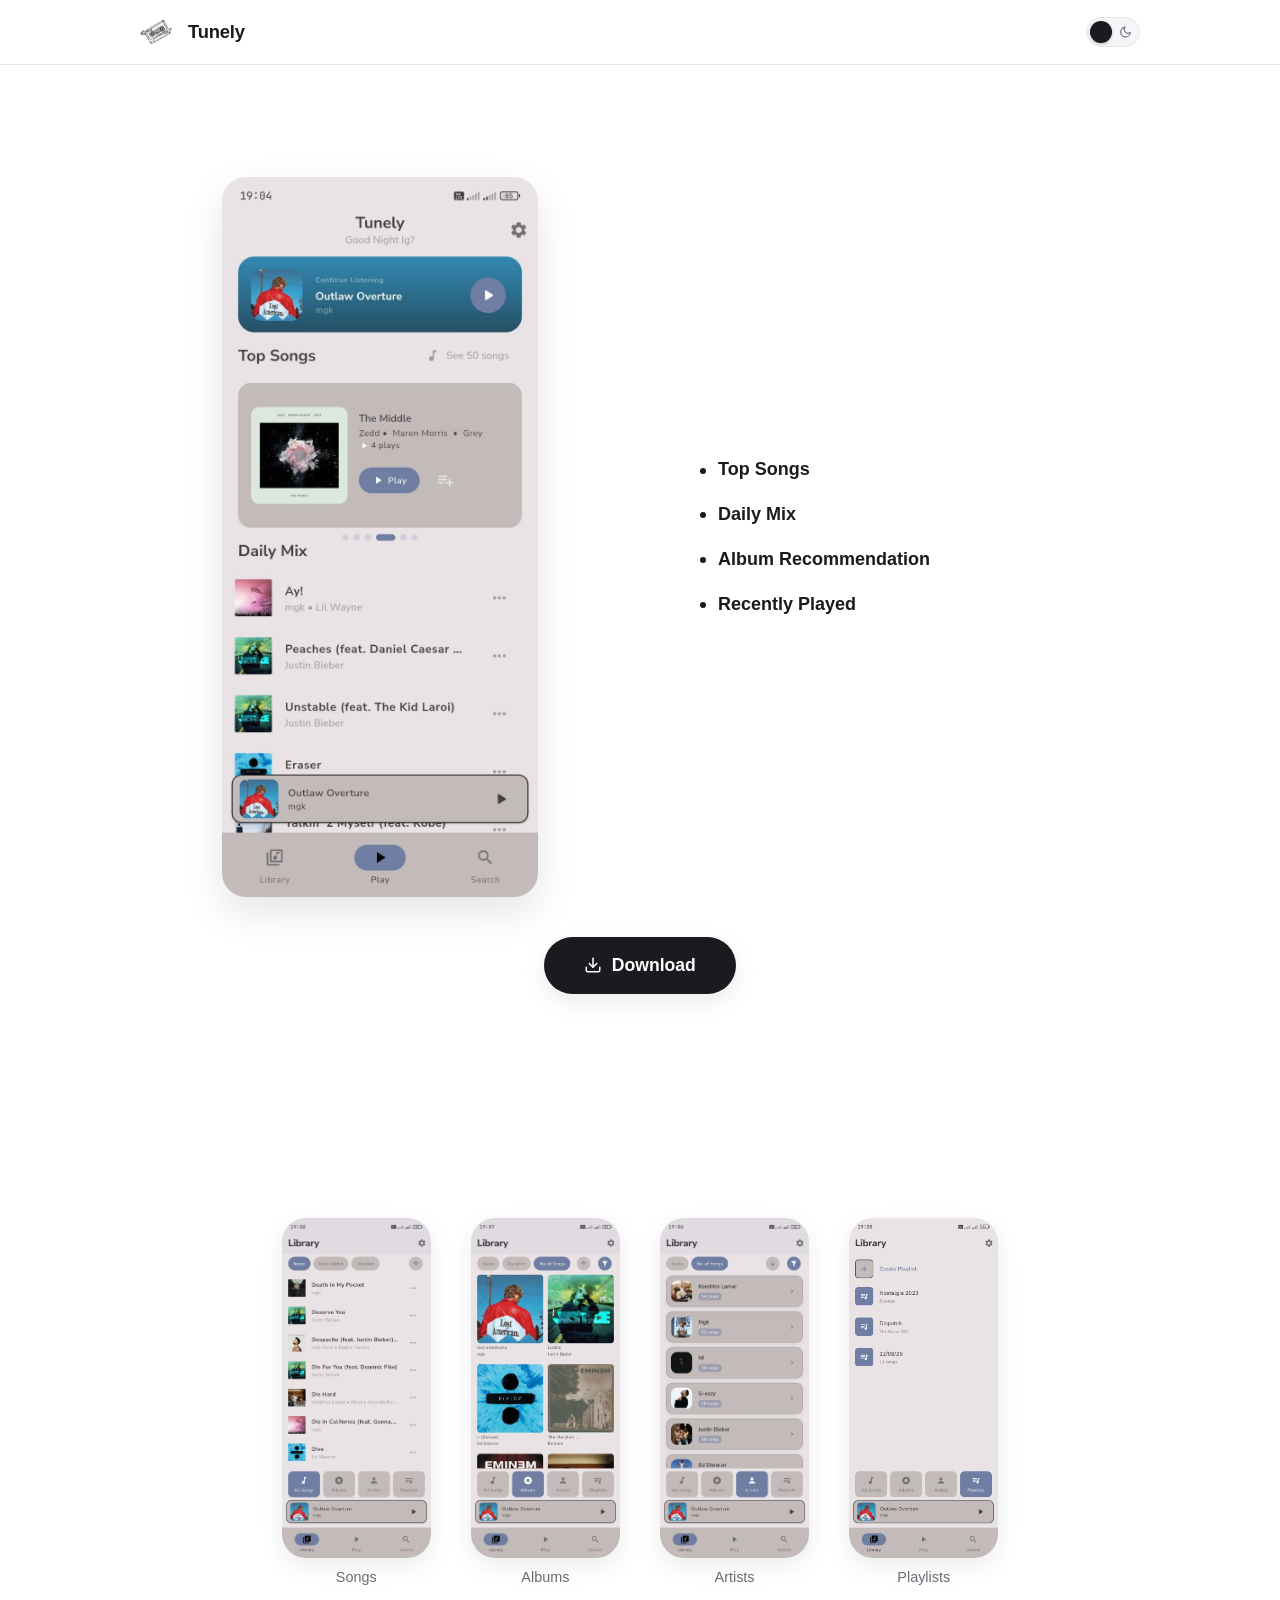
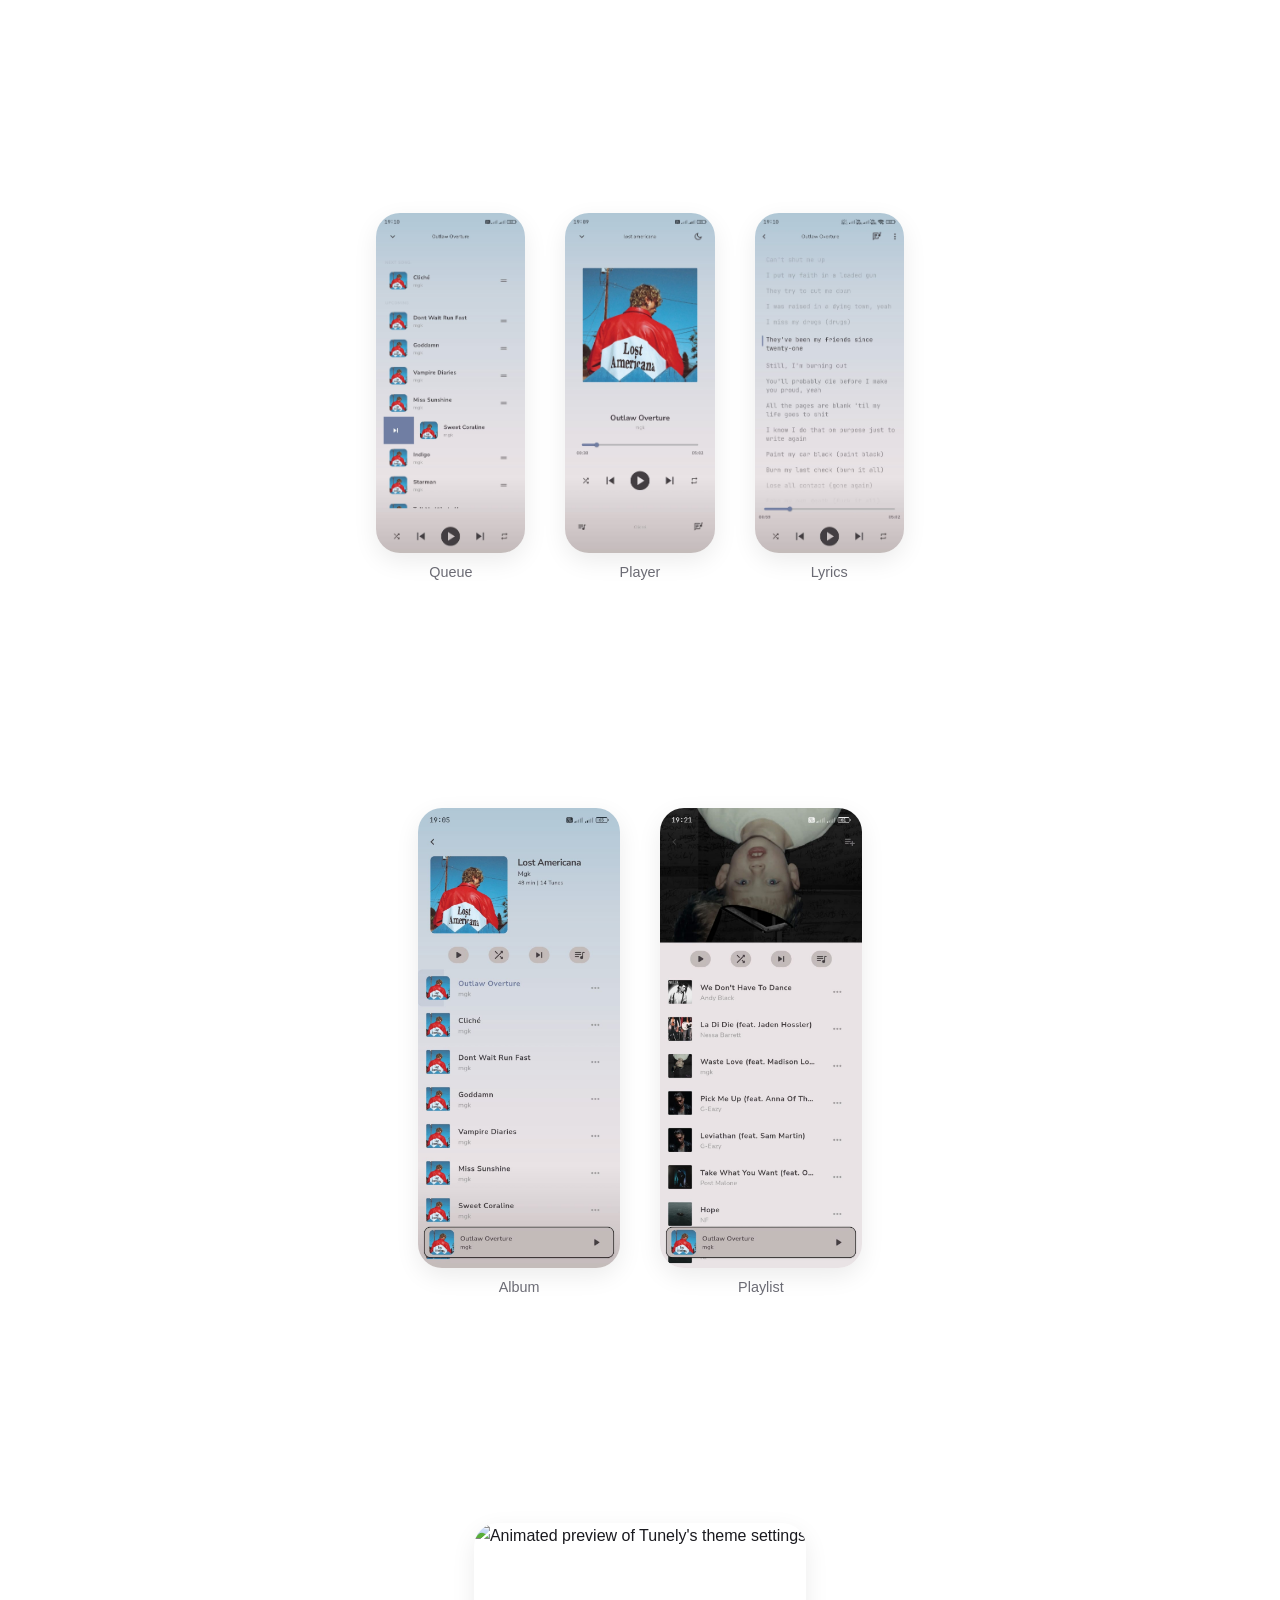
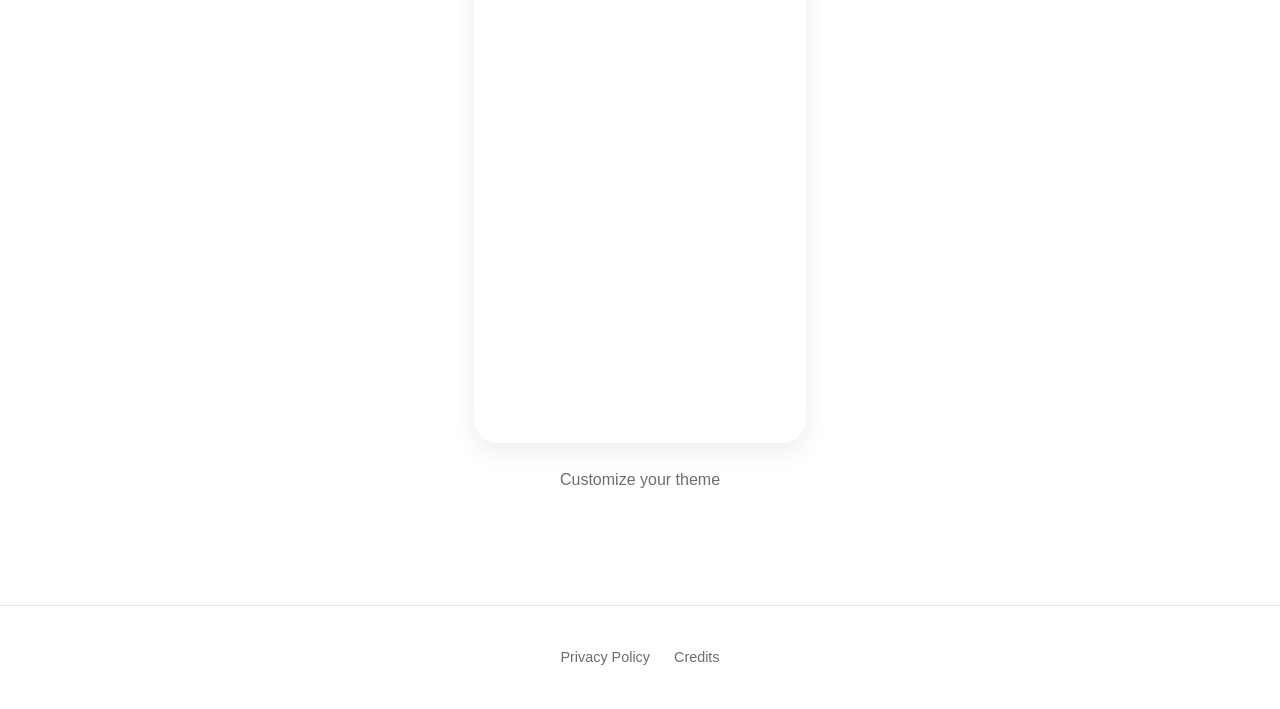
==== commit f85d7102: "added privacy and credit page" ====
--- a/index.html
+++ b/index.html
@@ -211,16 +211,12 @@
   </main>
 
   <!-- ============================================================
-       Footer — GitHub link
+       Footer — Privacy Policy + Credits
        ============================================================ -->
   <footer class="footer">
     <div class="container footer__inner">
-      <a class="footer__link" href="https://github.com/abhijeetsagr-g/tunely">
-        <svg viewBox="0 0 16 16" width="16" height="16" fill="currentColor" aria-hidden="true">
-          <path d="M8 0C3.58 0 0 3.58 0 8c0 3.54 2.29 6.53 5.47 7.59.4.07.55-.17.55-.38 0-.19-.01-.82-.01-1.49-2.01.37-2.53-.49-2.69-.94-.09-.23-.48-.94-.82-1.13-.28-.15-.68-.52-.01-.53.63-.01 1.08.58 1.23.82.72 1.21 1.87.87 2.33.66.07-.52.28-.87.51-1.07-1.78-.2-3.64-.89-3.64-3.95 0-.87.31-1.59.82-2.15-.08-.2-.36-1.02.08-2.12 0 0 .67-.21 2.2.82.64-.18 1.32-.27 2-.27s1.36.09 2 .27c1.53-1.04 2.2-.82 2.2-.82.44 1.1.16 1.92.08 2.12.51.56.82 1.27.82 2.15 0 3.07-1.87 3.75-3.65 3.95.29.25.54.73.54 1.48 0 1.07-.01 1.93-.01 2.2 0 .21.15.46.55.38A8.01 8.01 0 0 0 16 8c0-4.42-3.58-8-8-8z"></path>
-        </svg>
-        GitHub
-      </a>
+      <a class="footer__link" href="privacy.html">Privacy Policy</a>
+      <a class="footer__link" href="credits.html">Credits</a>
     </div>
   </footer>
 
--- a/css/sections.css
+++ b/css/sections.css
@@ -8,6 +8,7 @@
    5. Album & Playlist
    6. Theming demo
    7. Footer
+   8. & 9. Prose pages (Privacy / Credits)
    ============================================================ */
 
 
@@ -252,6 +253,7 @@
 .footer__inner {
   display: flex;
   justify-content: center;
+  gap: var(--space-3);
 }
 
 .footer__link {
@@ -266,6 +268,75 @@
 
 .footer__link:hover {
   color: var(--color-text);
+}
+
+
+/* ---------- 8. & 9. Prose pages (Privacy / Credits) ---------- */
+
+.privacy,
+.credits {
+  max-width: 720px;
+  margin-inline: auto;
+  padding-block: var(--space-section);
+  padding-inline: clamp(1.25rem, 5vw, 2.5rem);
+}
+
+.privacy h1,
+.credits h1 {
+  font-size: clamp(2rem, 4vw, 2.5rem);
+  font-weight: 650;
+  letter-spacing: -0.02em;
+  margin-bottom: var(--space-1);
+}
+
+.privacy__effective-date {
+  color: var(--color-text-muted);
+  margin-bottom: var(--space-3);
+}
+
+.privacy h2,
+.credits h2 {
+  font-size: 1.375rem;
+  font-weight: 650;
+  letter-spacing: -0.01em;
+  margin-top: var(--space-4);
+  margin-bottom: var(--space-2);
+}
+
+.privacy h3,
+.credits h3 {
+  font-size: var(--font-size-lg);
+  font-weight: 600;
+  margin-top: var(--space-3);
+  margin-bottom: var(--space-1);
+}
+
+.privacy p,
+.credits p {
+  margin-bottom: var(--space-2);
+}
+
+.privacy ul,
+.credits ul {
+  margin-bottom: var(--space-2);
+  padding-left: 1.25rem;
+}
+
+.privacy li,
+.credits li {
+  margin-bottom: var(--space-1);
+}
+
+.privacy a,
+.credits a {
+  color: var(--color-accent);
+  text-decoration: underline;
+  text-underline-offset: 2px;
+}
+
+.privacy a:hover,
+.credits a:hover {
+  text-decoration-thickness: 2px;
 }
 
 
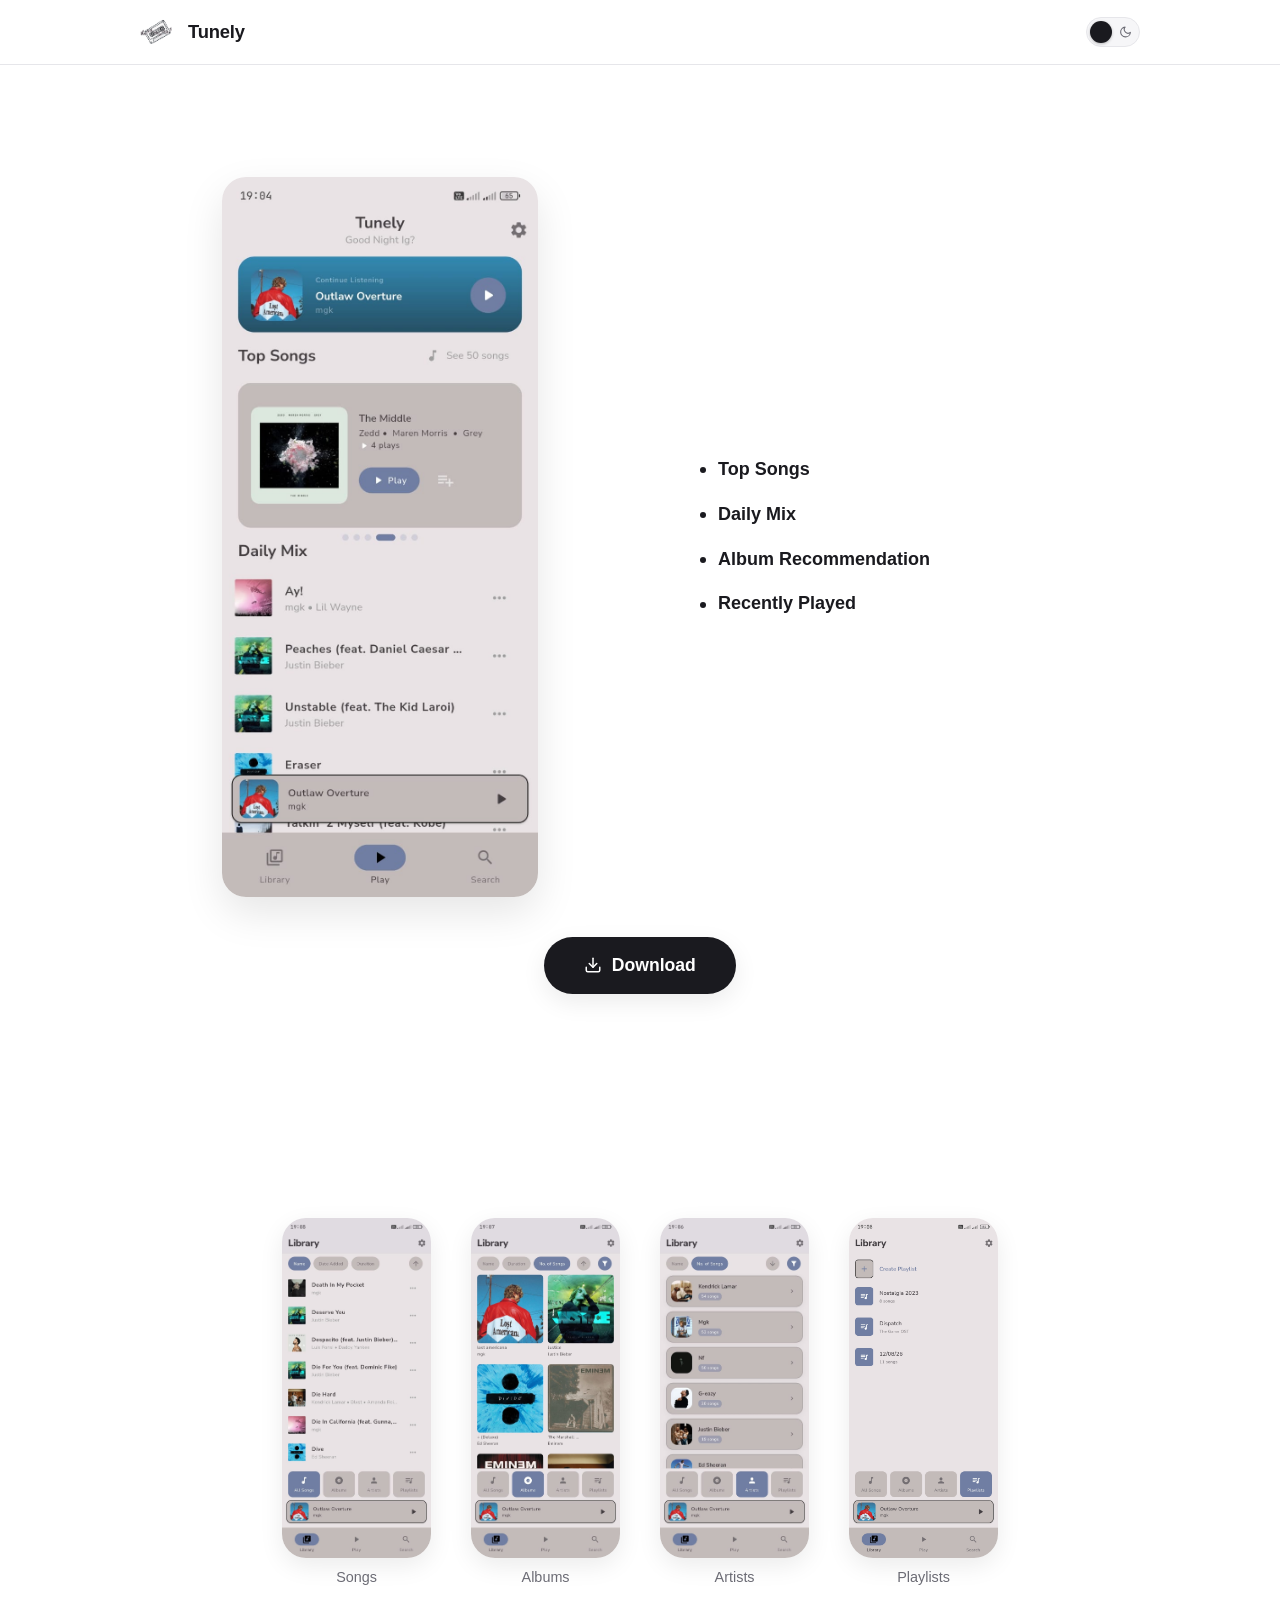
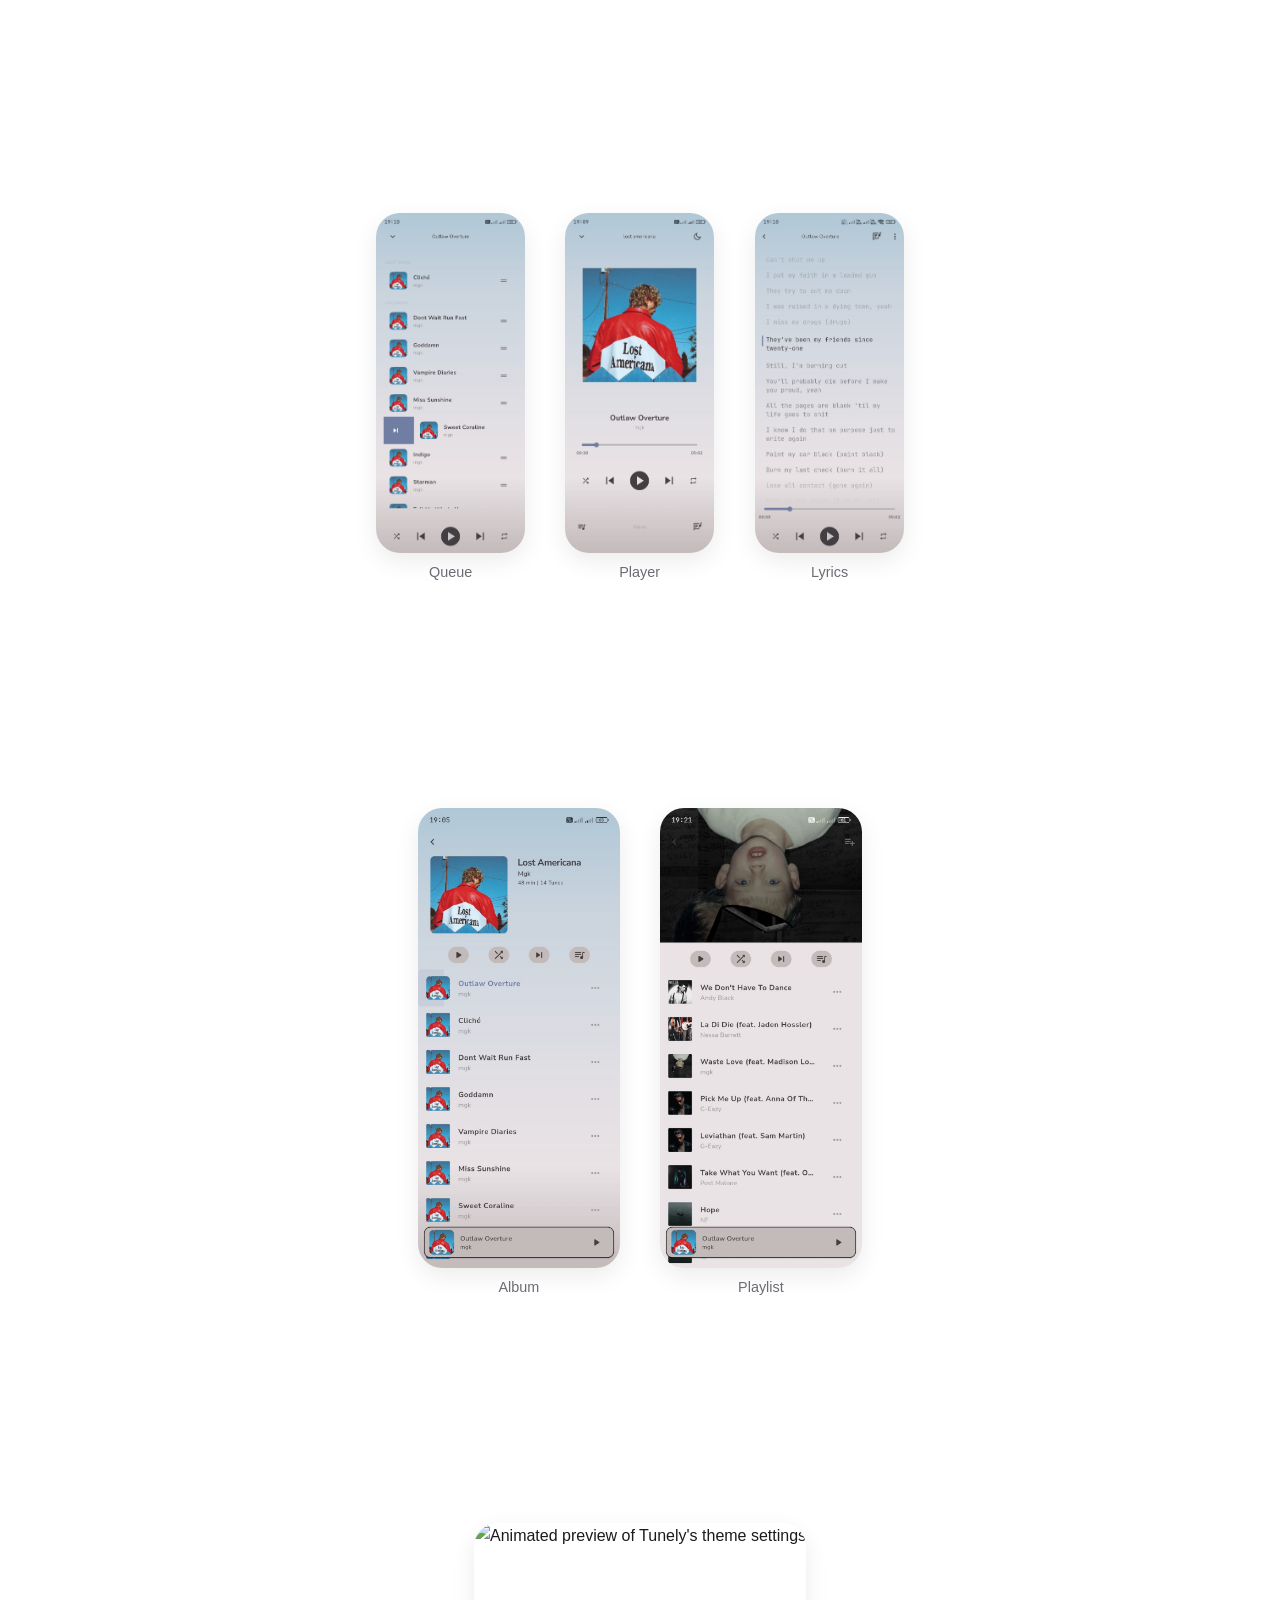
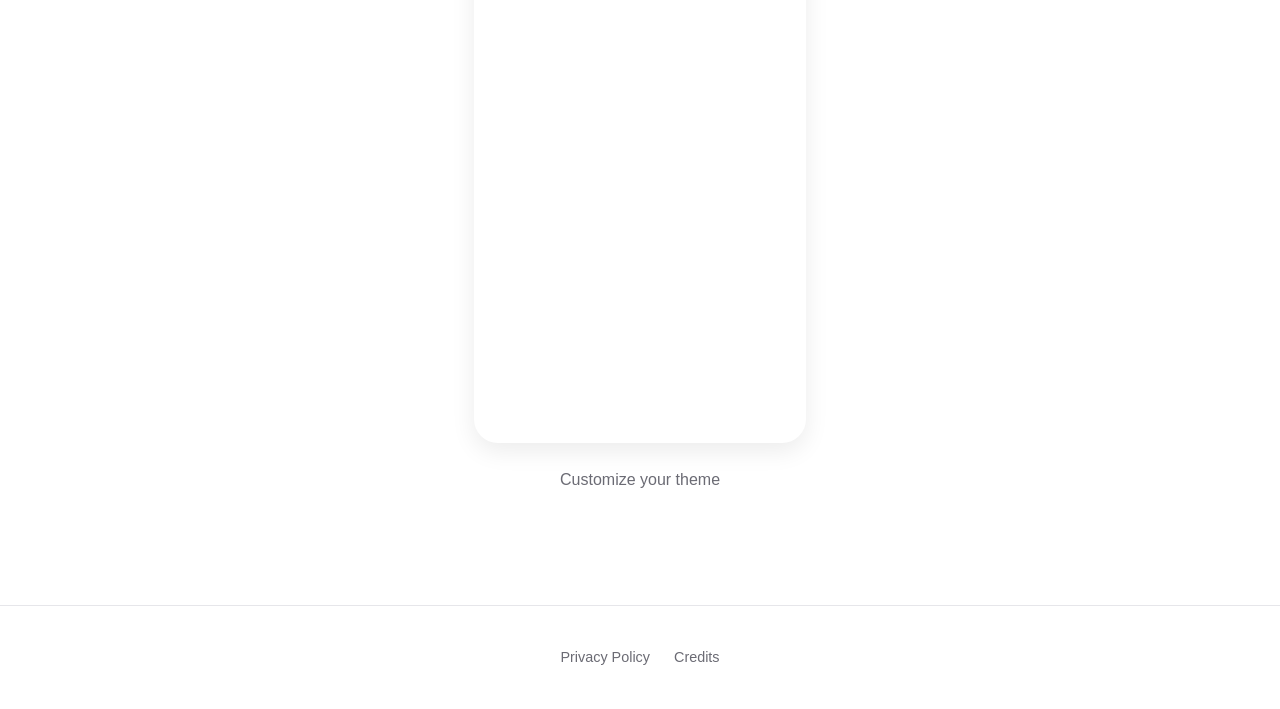
==== commit 0ee55f16: "added animation" ====
--- a/index.html
+++ b/index.html
@@ -11,6 +11,7 @@
   <link rel="stylesheet" href="css/variables.css">
   <link rel="stylesheet" href="css/base.css">
   <link rel="stylesheet" href="css/sections.css">
+  <link rel="stylesheet" href="css/reveal.css">
 
   <!-- Loaded before first paint so the theme never flashes -->
   <script src="js/theme-toggle.js"></script>
@@ -60,7 +61,7 @@
          ============================================================ -->
     <section class="section" id="home-showcase">
       <div class="container showcase__grid">
-        <figure class="showcase__media">
+        <figure class="showcase__media" data-reveal>
           <img
             class="showcase__screenshot"
             src="screenshots/home_light.png"
@@ -72,7 +73,7 @@
           >
         </figure>
 
-        <ul class="showcase__list">
+        <ul class="showcase__list" data-reveal data-reveal-delay="100">
           <li class="showcase__item">Top Songs</li>
           <li class="showcase__item">Daily Mix</li>
           <li class="showcase__item">Album Recommendation</li>
@@ -80,7 +81,7 @@
         </ul>
       </div>
 
-      <div class="showcase__cta">
+      <div class="showcase__cta" data-reveal data-reveal-delay="200">
         <a class="download-btn" href="https://release-assets.githubusercontent.com/github-production-release-asset/1172926139/e3b8b318-1f48-4480-aae3-3446a6c64dce?sp=r&sv=2018-11-09&sr=b&spr=https&se=2026-08-13T15%3A43%3A00Z&rscd=attachment%3B+filename%3Dtunely.apk&rsct=application%2Fvnd.android.package-archive&skoid=96c2d410-5711-43a1-aedd-ab1947aa7ab0&sktid=398a6654-997b-47e9-b12b-9515b896b4de&skt=2026-08-13T14%3A42%3A18Z&ske=2026-08-13T15%3A43%3A00Z&sks=b&skv=2018-11-09&sig=%2BLPkR0rVU%2Fk3sXwSb7DevJXAWm8pq6W9Mg8ZVt0wqrA%3D&jwt=eyJ0eXAiOiJKV1QiLCJhbGciOiJIUzI1NiJ9.[base64].JZ19_PU3fx9cBc5L_F2W1X_5hefXbpPPImTEtBKiiWQ&response-content-disposition=attachment%3B%20filename%3Dtunely.apk&response-content-type=application%2Fvnd.android.package-archive">
           <svg viewBox="0 0 24 24" width="18" height="18" fill="none" stroke="currentColor"
                stroke-width="2" stroke-linecap="round" stroke-linejoin="round" aria-hidden="true">
@@ -99,7 +100,7 @@
          ============================================================ -->
     <section class="section" id="library">
       <div class="container screenshot-row">
-        <figure class="screenshot-card">
+        <figure class="screenshot-card" data-reveal>
           <img class="screenshot-card__img"
                src="screenshots/library_song_light.png"
                data-light="screenshots/library_song_light.png"
@@ -108,7 +109,7 @@
           <figcaption class="screenshot-card__caption">Songs</figcaption>
         </figure>
 
-        <figure class="screenshot-card">
+        <figure class="screenshot-card" data-reveal data-reveal-delay="100">
           <img class="screenshot-card__img"
                src="screenshots/library_album_light.png"
                data-light="screenshots/library_album_light.png"
@@ -117,7 +118,7 @@
           <figcaption class="screenshot-card__caption">Albums</figcaption>
         </figure>
 
-        <figure class="screenshot-card">
+        <figure class="screenshot-card" data-reveal data-reveal-delay="200">
           <img class="screenshot-card__img"
                src="screenshots/library_artist_light.png"
                data-light="screenshots/library_artist_light.png"
@@ -126,7 +127,7 @@
           <figcaption class="screenshot-card__caption">Artists</figcaption>
         </figure>
 
-        <figure class="screenshot-card">
+        <figure class="screenshot-card" data-reveal data-reveal-delay="300">
           <img class="screenshot-card__img"
                src="screenshots/library_playlist_light.png"
                data-light="screenshots/library_playlist_light.png"
@@ -142,7 +143,7 @@
          ============================================================ -->
     <section class="section" id="playback">
       <div class="container screenshot-row">
-        <figure class="screenshot-card">
+        <figure class="screenshot-card" data-reveal>
           <img class="screenshot-card__img"
                src="screenshots/queue_light.png"
                data-light="screenshots/queue_light.png"
@@ -151,7 +152,7 @@
           <figcaption class="screenshot-card__caption">Queue</figcaption>
         </figure>
 
-        <figure class="screenshot-card">
+        <figure class="screenshot-card" data-reveal data-reveal-delay="100">
           <img class="screenshot-card__img"
                src="screenshots/player_light.png"
                data-light="screenshots/player_light.png"
@@ -160,7 +161,7 @@
           <figcaption class="screenshot-card__caption">Player</figcaption>
         </figure>
 
-        <figure class="screenshot-card">
+        <figure class="screenshot-card" data-reveal data-reveal-delay="200">
           <img class="screenshot-card__img"
                src="screenshots/lyrics_light.png"
                data-light="screenshots/lyrics_light.png"
@@ -176,7 +177,7 @@
          ============================================================ -->
     <section class="section" id="album-playlist">
       <div class="container screenshot-row">
-        <figure class="screenshot-card">
+        <figure class="screenshot-card" data-reveal>
           <img class="screenshot-card__img screenshot-card__img--lg"
                src="screenshots/album_light.png"
                data-light="screenshots/album_light.png"
@@ -185,7 +186,7 @@
           <figcaption class="screenshot-card__caption">Album</figcaption>
         </figure>
 
-        <figure class="screenshot-card">
+        <figure class="screenshot-card" data-reveal data-reveal-delay="100">
           <img class="screenshot-card__img screenshot-card__img--lg"
                src="screenshots/playlist_light.png"
                data-light="screenshots/playlist_light.png"
@@ -201,10 +202,10 @@
          ============================================================ -->
     <section class="section theming" id="theming">
       <div class="container theming__inner">
-        <img class="theming__gif"
+        <img class="theming__gif" data-reveal
              src="screenshots/settings.gif"
              alt="Animated preview of Tunely's theme settings" loading="lazy">
-        <p class="theming__caption">Customize your theme</p>
+        <p class="theming__caption" data-reveal data-reveal-delay="100">Customize your theme</p>
       </div>
     </section>
 
@@ -220,5 +221,7 @@
     </div>
   </footer>
 
+  <script src="js/reveal.js" defer></script>
+
 </body>
 </html>
--- a/css/reveal.css
+++ b/css/reveal.css
@@ -0,0 +1,22 @@
+/* ============================================================
+   reveal.css — Scroll-triggered reveal animations
+   ------------------------------------------------------------
+   Paired with js/reveal.js. Elements with [data-reveal] fade
+   and slide in once they enter the viewport. Reduced-motion
+   users are handled by the global override in base.css.
+   ============================================================ */
+
+[data-reveal] {
+  transition: opacity 0.7s ease, transform 0.7s ease;
+  will-change: opacity, transform;
+}
+
+[data-reveal].reveal--hidden {
+  opacity: 0;
+  transform: translateY(24px);
+}
+
+[data-reveal].reveal--visible {
+  opacity: 1;
+  transform: none;
+}
